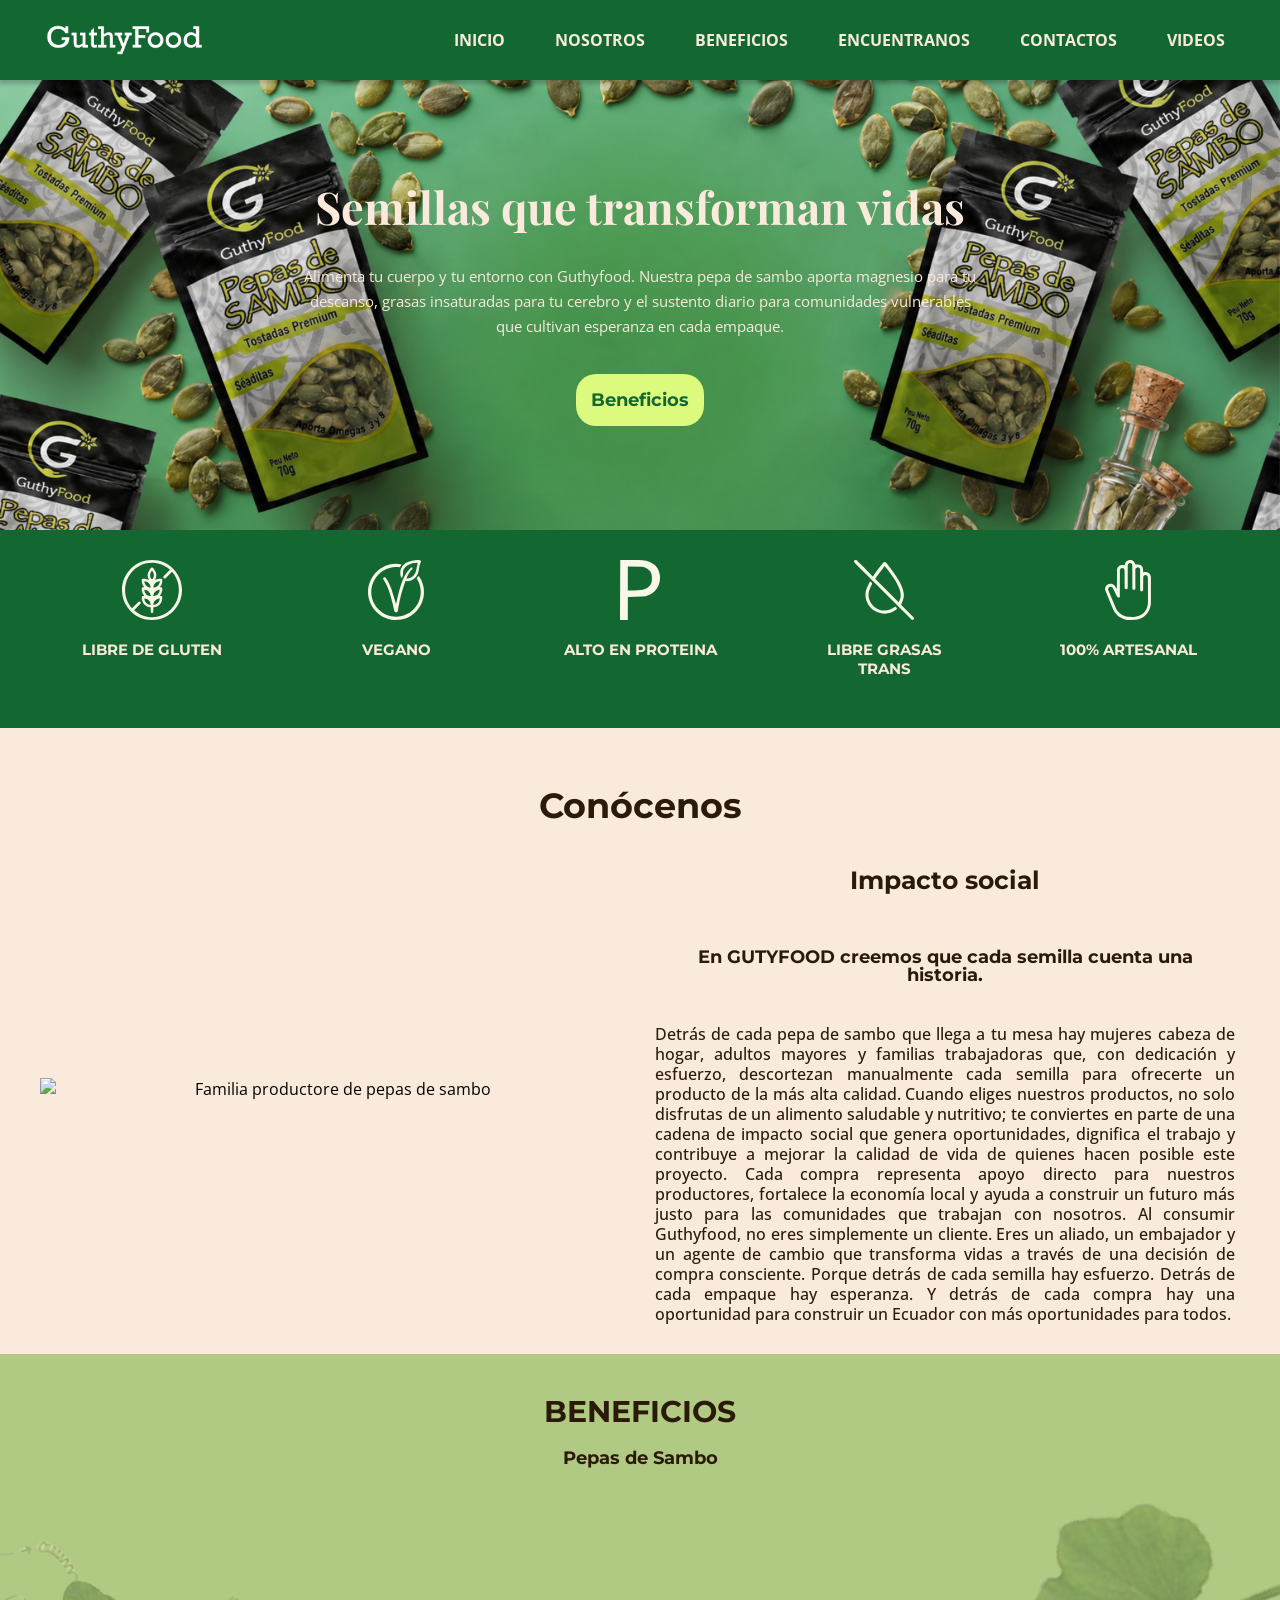
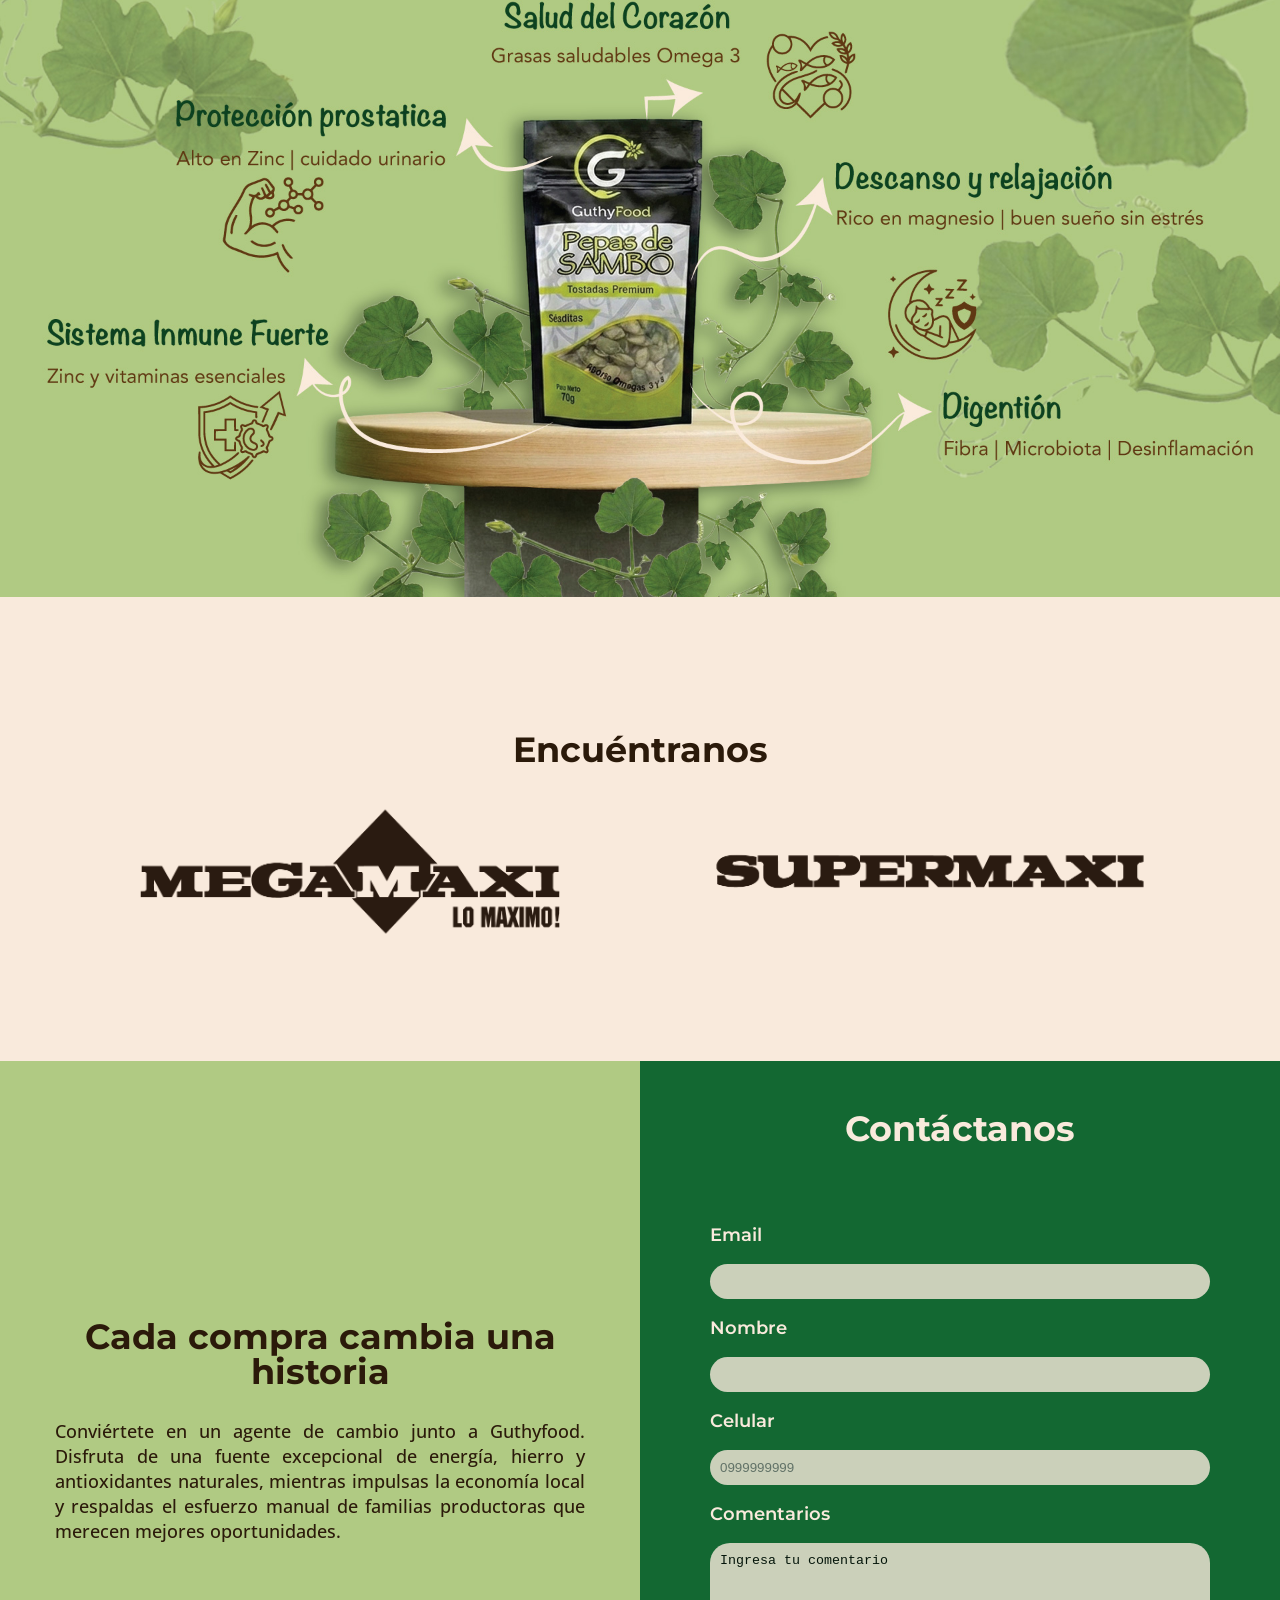
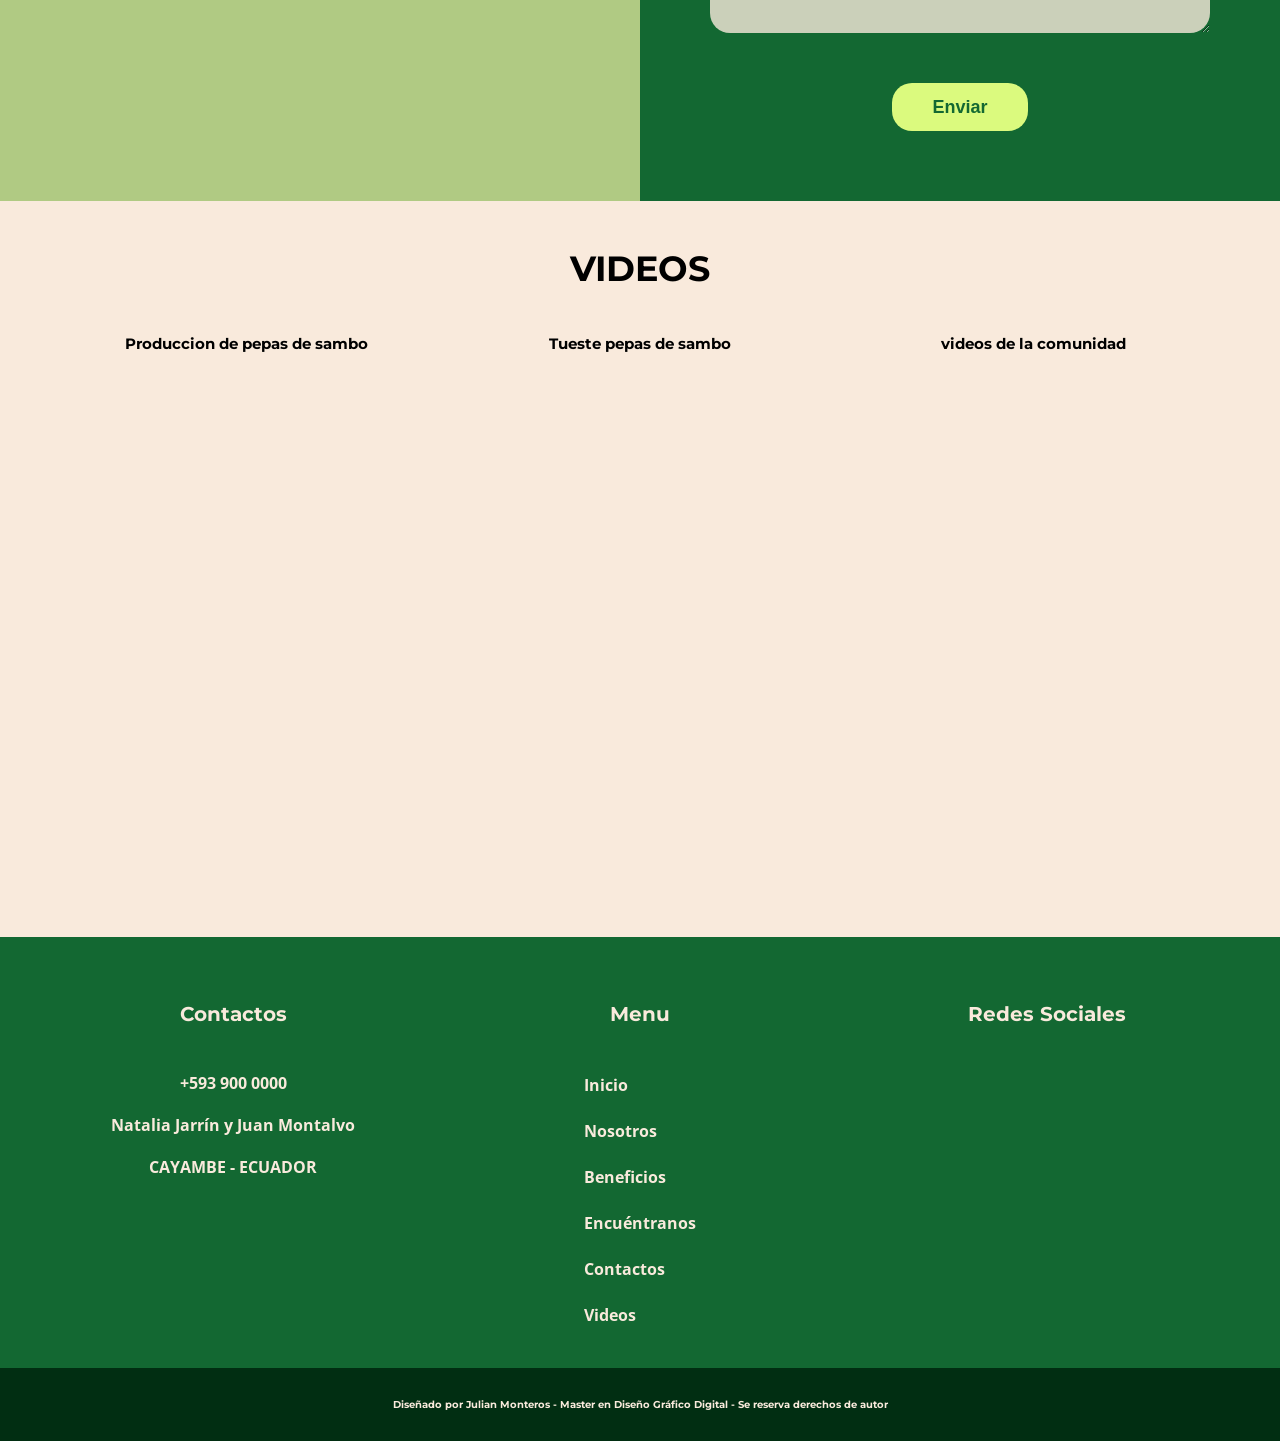
==== index.html @ 9a240bbb "final de cambios" ====
<!DOCTYPE html>
<html lang="es">

<head>
    <meta charset="UTF-8">
    <meta name="viewport" content="width=device-width, initial-scale=1.0">
    <title>Guthyfood | Pepas de Sambo Artesanales - Cayambe, Ecuador</title>
    <!-- Meta descripción: aparece en los resultados de Google -->
    <meta name="description"
        content="Guthyfood: pepas de sambo artesanales, veganas, libres de gluten y sin grasas trans, elaboradas por comunidades vulnerables en Cayambe, Ecuador. Compra consciente con impacto social.">
    <meta name="keywords"
        content="pepa de sambo, semillas veganas, Guthyfood, Cayambe, alimentos artesanales Ecuador, impacto social">
    <meta name="author" content="Julian Monteros">

    <!-- Open Graph: para que se vea bien al compartir en redes sociales -->
    <meta property="og:title" content="Guthyfood - Semillas que transforman vidas">
    <meta property="og:description" content="Pepas de sambo artesanales con impacto social en Cayambe, Ecuador.">
    <meta property="og:image" content="img/hero-mobil.jpg">
    <meta property="og:type" content="website">
    <meta property="og:locale" content="es_EC">

    <link rel="stylesheet" href="css/styles.css">

</head>

<body>

    <!-- inicio del HEADER Y MENU -->
    <header class="navbar">

        <div class="navbar--container container">
            <!-- logo de la pagina -->
            <a href="index.html">
                <img class="navbar--container-imagen" src="img/logo-gutyfood.png" alt="GUTYFOOD" width="200px"
                    height="60px">
            </a>
            <!-- fin del logo de la pagina -->

            <!-- inicio de menu -->
            <nav class="navbar--container-menu">
                <ul class="navbar--menu-list">
                    <li>
                        <a href="index.html">INICIO</a>
                    </li>

                    <li>
                        <a href="#nosotros">NOSOTROS</a>
                    </li>

                    <li>
                        <a href="#beneficios">BENEFICIOS</a>
                    </li>

                    <li>
                        <a href="#encuentranos">ENCUENTRANOS</a>
                    </li>

                    <li>
                        <a href="#contactos">CONTACTOS</a>
                    </li>

                    <li>
                        <a href="#videos">VIDEOS</a>
                    </li>

                </ul>

            </nav>

            <!-- BOTON -->
            <button class="boton-toggle" aria-label="Abrir Menú">
                <span></span>
                <span></span>
                <span></span>
            </button>
            <!-- FIN DE BOTON -->

            <!-- fin de menu -->
        </div>

    </header>

    <!-- fin del HEADER Y MENU  -->

    <!-- inicio del hero -->
    <section class="hero" id="hero">
        <div class="hero--texto">
            <h1>Semillas que transforman vidas</h1>
            <p>Alimenta tu cuerpo y tu entorno con Guthyfood. Nuestra pepa de sambo aporta magnesio para tu
                descanso, grasas insaturadas para tu cerebro y el sustento diario para comunidades vulnerables que
                cultivan esperanza en cada empaque.</p>
            <a href="#beneficios" class="btn--hero">Beneficios</a>
        </div>
    </section>
    <!-- fin del hero -->

    <!-- inicio iconos -->
    <section class="iconos">
        <div class="iconos--producto container">

            <div class="iconos--producto-card">
                <img src="img/LIBRE-GLUTEN.svg" alt="Libre de gluten" loading="lazy">
                <h3>LIBRE DE GLUTEN</h3>
            </div>

            <div class="iconos--producto-card">
                <img src="img/VEGANO.svg" alt="Vegano" loading="lazy">
                <h3>VEGANO</h3>
            </div>

            <div class="iconos--producto-card">
                <img src="img/PROTEINA.svg" alt="Proteina" loading="lazy">
                <h3>ALTO EN PROTEINA</h3>
            </div>

            <div class="iconos--producto-card">
                <img src="img/LIBRE-GRASAS.svg" alt="Sin grasas trans" loading="lazy">
                <h3>LIBRE GRASAS TRANS</h3>
            </div>

            <div class="iconos--producto-card">
                <img src="img/ARTESANAL.svg" alt="Artesanal" loading="lazy">
                <h3>100% ARTESANAL</h3>
            </div>

        </div>
    </section>
    <!-- fin de iconos -->

    <!-- INICIOS DE NOSOTROS -->
    <section class="nosotros container" id="nosotros">
        <h2>Conócenos</h2>

        <div class="nosotros--contenido">
            <img src="img/nosotros-GUTYFOOD.png" alt="Familia productore de pepas de sambo" loading="lazy">
            <div class="nosotros--texto">
                <h3>Impacto social</h3>
                <h4>En GUTYFOOD creemos que cada semilla cuenta una historia.</h4>
                <p>
                    Detrás de cada pepa de sambo que llega a tu mesa hay mujeres cabeza de hogar, adultos mayores y
                    familias trabajadoras que, con dedicación y esfuerzo, descortezan manualmente cada semilla para
                    ofrecerte un producto de la más alta calidad.
                    Cuando eliges nuestros productos, no solo disfrutas de un alimento saludable y nutritivo; te
                    conviertes en parte de una cadena de impacto social que genera oportunidades, dignifica el trabajo y
                    contribuye a mejorar la calidad de vida de quienes hacen posible este proyecto.
                    Cada compra representa apoyo directo para nuestros productores, fortalece la economía local y ayuda
                    a construir un futuro más justo para las comunidades que trabajan con nosotros.
                    Al consumir Guthyfood, no eres simplemente un cliente. Eres un aliado, un embajador y un agente de
                    cambio que transforma vidas a través de una decisión de compra consciente.
                    Porque detrás de cada semilla hay esfuerzo. Detrás de cada empaque hay esperanza. Y detrás de cada
                    compra hay una oportunidad para construir un Ecuador con más oportunidades para todos.
                </p>

            </div>

        </div>
    </section>
    <!-- FIN DE NOSTROS -->

    <!-- inicio de beneficios -->
    <section class="beneficios" id="beneficios">
        <div class="beneficios--contenido">
            <h3>BENEFICIOS</h3>
            <h2>Pepas de Sambo</h2>

            <div class="beneficios--img">
                <img src="img/infografia-producto-mobil.jpg" alt="INFOGRAFIA GUTYFOOD" loading="lazy"
                    class="beneficios--img1">

                <img src="img/infografia-producto.jpg" alt="INFOGRAFIA GUTYFOOD" loading="lazy"
                    class="beneficios--img2">
            </div>
        </div>
    </section>
    <!-- fin de beneficios -->

    <!-- inicio de encontrarnos -->
    <section class="encuentranos container" id="encuentranos">
        <h2>Encuéntranos</h2>

        <div class="encuentranos--logo">

            <div class="encuentranos--logo-img">
                <img src="img/MEGAMAXI.png" alt="logo supermaxi" loading="lazy">
            </div>

            <div class="encuentranos--logo-img">
                <img src="img/SUPERMAXI.png" alt="logo supermaxi" loading="lazy">
            </div>

        </div>
    </section>

    <!-- fin de encontrarnos -->

    <!-- inicio de formulario -->
    <section class="formulario" id="contactos">

        <div class="formulario--ladoA">
            <div class="formulario--ladoA-texto">
                <h2>
                    Cada compra cambia una historia
                </h2>
                <p>
                    Conviértete en un agente de cambio junto a Guthyfood.
                    Disfruta de una fuente excepcional de energía, hierro y antioxidantes naturales, mientras impulsas
                    la economía local y respaldas el esfuerzo manual de familias productoras que merecen mejores
                    oportunidades.
                </p>
            </div>
        </div>

        <div class="formulario--ladoB">
            <h2>Contáctanos</h2>

            <form action="enviar formulario" method="post" class="formulario--ladoB-fomr">
                <label for="email">Email</label>
                <input type="email" name="email" id="email" required>

                <label for="nombre">Nombre</label>
                <input type="text" name="nombre" id="nombre" required>

                <label for="celular">Celular</label>
                <input type="tel" name="celular" id="celular" required pattern="[0-9]{10}" placeholder="0999999999">

                <label for="comentarios">Comentarios</label>
                <textarea name="Comentarios" id="comentarios" rows="4">Ingresa tu comentario</textarea>

                <button type="submit" class="boton-form">Enviar</button>

            </form>
        </div>

    </section>
    <!-- fin de formulario -->

    <!-- inicio de videos -->
    <section class="videos" id="videos">
        <h2>VIDEOS</h2>
        <div class="videos--contenedor container">

            <div class="videos--contenedor-tarjeta">
                <h3>Produccion de pepas de sambo</h3>
                <iframe
                    src="https://www.facebook.com/plugins/video.php?height=314&href=https%3A%2F%2Fwww.facebook.com%2Fguthyfood%2Fvideos%2F1224994201020625%2F&show_text=false&width=560&t=0"
                    width="560" height="314" style="border:none;overflow:hidden" scrolling="no" frameborder="0"
                    allowfullscreen="true"
                    allow="autoplay; clipboard-write; encrypted-media; picture-in-picture; web-share"
                    allowFullScreen="true" loading="lazy"></iframe>
            </div>

            <div class="videos--contenedor-tarjeta">
                <h3>Tueste pepas de sambo</h3>
                <iframe
                    src="https://www.facebook.com/plugins/video.php?height=476&href=https%3A%2F%2Fwww.facebook.com%2Freel%2F1809427263308139%2F&show_text=false&width=267&t=0"
                    width="267" height="476" style="border:none;overflow:hidden" scrolling="no" frameborder="0"
                    allowfullscreen="true"
                    allow="autoplay; clipboard-write; encrypted-media; picture-in-picture; web-share"
                    allowFullScreen="true" loading="lazy"></iframe>
            </div>

            <div class="videos--contenedor-tarjeta">
                <h3>videos de la comunidad</h3>
                <iframe
                    src="https://www.facebook.com/plugins/video.php?height=476&href=https%3A%2F%2Fwww.facebook.com%2Freel%2F1470218891117006%2F&show_text=false&width=267&t=0"
                    width="267" height="476" style="border:none;overflow:hidden" scrolling="no" frameborder="0"
                    allowfullscreen="true"
                    allow="autoplay; clipboard-write; encrypted-media; picture-in-picture; web-share"
                    allowFullScreen="true" loading="lazy"></iframe>
            </div>

        </div>

    </section>
    <!-- fin de videos -->

    <!-- inicio footer -->
    <footer class="footer">

        <div class="footer--contenedor container">

            <div class="footer--contenedor-contactos">
                <h2>Contactos</h2>
                <p>+593 900 0000</p>
                <p> Natalia Jarrín y Juan Montalvo</p>
                <p>CAYAMBE - ECUADOR</p>
            </div>

            <div class="footer--contenedor-contactos">
                <h2>Menu</h2>
                <ul class="footer--contenedor-contactos-menu">
                    <li><a href="#hero">Inicio</a></li>
                    <li><a href="#nosotros">Nosotros</a></li>
                    <li><a href="#beneficios">Beneficios</a></li>
                    <li><a href="#encuentranos">Encuéntranos</a></li>
                    <li><a href="#contactos">Contactos</a></li>
                    <li><a href="#videos">Videos</a></li>
                </ul>
            </div>

            <div class="footer--contenedor-contactos">
                <h2>Redes Sociales</h2>
                <img src="#" alt="" loading="lazy">
                <img src="#" alt="" loading="lazy">
            </div>

        </div>
    </footer>

    <!-- fin de footer -->
    <!-- autor -->
    <section class="footer--autor">
        <h4>Diseñado por Julian Monteros -
            Master en Diseño Gráfico Digital -
            Se reserva derechos de autor
        </h4>
    </section>
    <!-- fin autor -->

    <!-- querys -->
    <script src="js/script.js"></script>
</body>


</html>
---- css/styles.css ----
/* tipografia */
@import url('https://fonts.googleapis.com/css2?family=Playfair+Display:ital,wght@0,400..900;1,400..900&display=swap');

@import url('https://fonts.googleapis.com/css2?family=Montserrat:ital,wght@0,100..900;1,100..900&display=swap');

@import url('https://fonts.googleapis.com/css2?family=Open+Sans:ital,wght@0,300..800;1,300..800&display=swap');

/* variables */
:root {
  /* colores */
  --colorbase: #f9eadc;
  --colorverde1: #136832;
  --colorverde2: #b0ca83;
  --colorcafe1: #2b1a0a;
  --colorboton: #dbfa7e;
  --colorautor: #012e12;
  /* Textos */
  --titulos: 'Playfair Display', serif;
  --subtitulos: 'Montserrat', sans-serif;
  --textos: 'Open Sans', sans-serif;
}

/* GLOBALES */
*,
*::before,
*::after {
  box-sizing: border-box;
  margin: 0;
  padding: 0;
}

html {
  background-color: var(--colorbase);
  font-size: 62.5%;
  font-family: var(--textos);
}
body {
  font-size: 1.6rem;
  font-family: var();
}
a {
  text-decoration: none;
}
li {
  list-style: none;
}

img {
  max-width: 100%; /* Nunca serÃ¡ mÃ¡s ancha que su padre */
  display: block; /* Quita un pequeÃ±o espacio extra que dejan las imÃ¡genes abajo */
  height: auto; /* Mantiene la proporciÃ³n para que no se vea estirada */
}
h1 {
  font-family: var(--titulos);
  font-size: 3.5rem;
}

h2,
h3,
h4 {
  font-family: var(--subtitulos);
}
p {
  font-family: var(--textos);
}
.container {
  width: 95%;
  max-width: 1200px;
  margin: 0 auto;
}

/* inicio del HEADER Y MENU */
.navbar {
  background-color: var(--colorverde1);
  position: sticky;
  top: 0;
  left: 0;
  height: 8rem;
  z-index: 100;
  box-shadow: 0 3px 4px 1px rgba(0, 0, 0, 0.2);
}
.navbar--container {
  display: flex;
  flex-wrap: wrap;
  justify-content: space-between;
  align-items: center;
  height: 100%;
}
.navbar--container-imagen {
  height: 5rem;
  width: auto;
}

.navbar--menu-list {
  display: flex;
  gap: 2rem;
}
.navbar--menu-list li a {
  color: var(--colorbase);
  padding: 1.5rem;
  display: block;
  height: 100%;
  background: transparent;
  font-weight: bold;
}

.navbar--menu-list li a:hover {
  background-color: var(--colorboton);
  color: var(--colorverde1);
  transition: 0.4s;
  border-radius: 3rem;
}

/* inicio estilos boton menu */
.boton-toggle {
  display: none;
  flex-direction: column;
  gap: 5px;
  background: none;
  border: none;
  cursor: pointer;
}
.boton-toggle span {
  background-color: var(--colorbase);
  width: 25px;
  height: 3px;
}
/* fin estilos boton */
@media (max-width: 60rem) {
  .boton-toggle {
    display: flex;
  }
  .navbar--container-menu {
    position: fixed;
    background-color: var(--colorverde1);
    top: 8rem;
    height: 100vh;
    width: 100%;
    left: 0;
    transform: translateX(100%);
    transition:
      transform 0.5s ease-in-out opacity 0.3s,
      visibility 0.3s;
    z-index: 1001;
    visibility: hidden;
    opacity: 0;
  }
  /* clase de activacion menu*/
  .navbar--container-menu.active {
    transform: translateX(0);
    visibility: visible;
    opacity: 1;
    z-index: 101;
  }
  /* clase de activacion menu*/

  .navbar--menu-list {
    display: flex;
    flex-direction: column;
    gap: 2rem;
    text-align: center;
  }
}
/* queris de menu */
/* fin queris de menu */ /* fin del HEADER Y MENU */

/* MENU HERO */
.hero {
  background-image: url(../img/hero-mobil.jpg);
  background-size: cover;
  background-position: center;
  background-repeat: no-repeat;
  width: 100%;
  height: 76.5rem;
  display: flex;
  flex-direction: column;
  justify-content: center;
  align-items: center;
  overflow: hidden;
}
.hero--texto {
  display: flex;
  flex-direction: column;
  justify-content: center;
  align-items: center;
  text-align: center;
  gap: 1.5rem;
  line-height: 2.2rem;
  padding: 6rem;
}
.hero--texto h1 {
  font-size: 3.5rem;
  font-weight: bold;
  color: var(--colorbase);
  line-height: 4.5rem;
  margin-bottom: 2rem;
}
.hero--texto p {
  color: var(--colorbase);
  font-size: 1.8rem;
  line-height: 2.5rem;
  margin-bottom: 2rem;
}
.btn--hero {
  background-color: var(--colorboton);
  color: var(--colorverde1);
  font-family: var(--subtitulos);
  padding: 1.5rem;
  border-radius: 2rem;
  font-weight: bold;
  font-size: 1.8rem;
  cursor: pointer;
}

.btn--hero:hover {
  background-color: var(--colorbase);
  color: var(--colorcafe1);
  transition: 0.5s;
  font-size: 1.9rem;
}
/* versiones tablet */
@media (min-width: 37.5rem) {
  .hero {
    width: 100%;
    height: 92rem;
  }

  .hero--texto {
    padding: 15rem;
  }
}
/* versiones laptop 1024 */
@media (min-width: 64rem) {
  .hero {
    background-image: url(../img/hero-sambo.jpg);
    width: 100%;
    height: 45rem;
  }

  .hero--texto {
    padding: 30rem;
  }
  .hero--texto h1 {
    font-size: 4.5rem;
  }
  .hero--texto p {
    font-size: 1.5rem;
  }
}
/* versiones laptop 1440 */
@media (min-width: 90rem) {
  .hero {
    width: 100%;
    height: 70rem;
  }
  .hero--texto h1 {
    font-size: 5.5rem;
    line-height: 5.5rem;
  }
  .hero--texto p {
    font-size: 2rem;
  }
  .hero--texto {
    padding: 60rem;
  }
}
/* FIN MENU HERO */

/* estilos de iconos */
.iconos {
  text-align: center;
  background-color: var(--colorverde1);
  padding: 2rem 0;
  margin: 0 auto;
}
.iconos--producto {
  display: flex;
  flex-direction: column;
  gap: 2rem;
  justify-content: center;
  align-items: center;
}
.iconos--producto-card {
  width: 100%;
  padding: 1rem;
}
.iconos--producto-card img {
  filter: brightness(0) invert(99%) sepia(21%) saturate(464%) hue-rotate(328deg)
    brightness(101%) contrast(95%);
  height: 90px;
  width: auto;
  margin: 0 auto;
}
.iconos--producto-card h3 {
  padding: 2rem;
  color: var(--colorbase);
}

@media (min-width: 37.5rem) {
  .iconos--producto {
    display: grid;
    grid-template-columns: repeat(5, 1fr);
    gap: 1;
    align-items: start;
  }
  .iconos--producto-card img {
    height: 6rem;
    width: 6rem;
    object-fit: contain;
  }
  .iconos--producto-card h3 {
    font-size: 1.5rem;
  }
}
/* estilos de iconos */

/* seccion nosotros */
.nosotros {
  text-align: center;
  margin-bottom: 3rem;
  margin-top: 3rem;
}
.container h2 {
  font-size: 3.5rem;
  font-weight: bold;
  color: var(--colorcafe1);
  line-height: 3.5rem;
  padding: 3rem;
}
.nosotros--contenido {
  display: flex;
  gap: 2rem;
  align-items: center;
  justify-content: center;
  flex-wrap: wrap;
}
.nosotros--contenido img {
  width: 100%;
  object-fit: cover;
  margin: 0 auto;
}
.nosotros--texto {
  display: flex;
  flex-direction: column;
  justify-content: center;
  align-items: center;
  gap: 3rem;
}
.nosotros--texto h3 {
  font-size: 2.5rem;
  font-weight: bold;
  color: var(--colorcafe1);
  line-height: 2.5rem;
  padding: 1.5rem;
}
.nosotros--texto h4 {
  font-size: 1.8rem;
  font-weight: bold;
  color: var(--colorcafe1);
  line-height: 1.8rem;
  padding: 1rem;
}
.nosotros--texto p {
  font-size: 1.5rem;
  font-weight: 500;
  color: var(--colorcafe1);
  line-height: 1.8rem;
  text-align: justify;
  padding: 0 0.5rem;
}

@media (min-width: 37.5rem) {
  .nosotros--contenido {
    display: grid;
    grid-template-columns: repeat(2, 1fr);
  }
  .nosotros--texto p {
    font-size: 1.6rem;
    line-height: 2rem;
  }
}
/* seccion nosotros */

/* seccion beneficios */
.beneficios {
  background-color: var(--colorverde2);
}
.beneficios--contenido {
  display: flex;
  flex-direction: column;
  align-items: center;
  justify-content: center;
}
.beneficios--contenido h3 {
  font-size: 3rem;
  font-weight: bold;
  color: var(--colorcafe1);
  line-height: 2.5rem;
  padding: 1.5rem;
  margin-top: 3rem;
}
.beneficios--contenido h2 {
  font-size: 1.8rem;
  font-weight: bold;
  color: var(--colorcafe1);
  line-height: 1.8rem;
  padding: 1rem;
}
.beneficios--img {
  width: 100%;
  margin: 0 auto;
  object-fit: cover;
  display: flex;
  flex-direction: column;
  justify-content: center;
  align-items: center;
  gap: 2rem;
}
.beneficios--img2 {
  display: none;
}
@media (min-width: 64rem) {
  .beneficios--img1 {
    display: none;
  }
  .beneficios--img2 {
    display: block;
    margin: 0 auto;
    object-fit: cover;
    width: 100%;
  }
}
/* fin seccion beneficios */

/* encusntrasnos */
.encuentranos {
  margin-top: 1rem;
  margin-bottom: 5rem;
  padding: 3rem;
}
.encuentranos h2 {
  margin-top: 3rem;
  font-size: 3.5rem;
  font-weight: bold;
  color: var(--colorcafe1);
  line-height: 2.5rem;
  text-align: center;
}
.encuentranos--logo {
  display: flex;
  flex-wrap: wrap;
  gap: 2rem;
}
.encuentranos--logo-img {
  width: 90%;
  object-fit: cover;
  margin: 0 auto;
}
@media (min-width: 37.5rem) {
  .encuentranos {
    margin-top: 5rem;
    margin-bottom: 8rem;
  }
  .encuentranos--logo {
    display: grid;
    grid-template-columns: repeat(2, 1fr);
    gap: 1;
    align-items: start;
    justify-content: baseline;
  }
  .encuentranos--logo-img {
    width: 80%;
  }
}

/* fin de encuentranos */

/* formualrio y contactos */
.formulario {
  display: flex;
  flex-wrap: wrap;
  flex-direction: column;
  justify-content: center;
  align-items: center;
}
.formulario--ladoA {
  background-color: var(--colorverde2);
}
.formulario--ladoA-texto {
  padding: 3rem;
}
.formulario--ladoA-texto h2 {
  margin-top: 3rem;
  font-size: 3.5rem;
  font-weight: bold;
  color: var(--colorcafe1);
  line-height: 3.5rem;
  text-align: center;
}
.formulario--ladoA-texto p {
  font-size: 1.8rem;
  font-weight: 500;
  color: var(--colorcafe1);
  line-height: 2.5rem;
  text-align: justify;
  padding: 0 0.5rem;
  margin-top: 3rem;
  margin-bottom: 3rem;
}

.formulario--ladoB {
  background-color: var(--colorverde1);
  width: 100%;
}

.formulario--ladoB h2 {
  margin-top: 3rem;
  font-size: 3.5rem;
  font-weight: bold;
  color: var(--colorbase);
  line-height: 3.5rem;
  text-align: center;
  margin-bottom: 3rem;
}
.formulario--ladoB-fomr {
  padding: 5rem;
  display: flex;
  flex-direction: column;
  gap: 2rem;
  justify-content: center;
}
.formulario--ladoB-fomr label {
  color: var(--colorbase);
  font-weight: 600;
  font-size: 1.8rem;
  line-height: 1.8rem;
  font-family: var(--subtitulos);
}
.formulario--ladoB-fomr input {
  display: block;
  border: none;
  border-radius: 2rem;
  background: var(--colorbase);
  opacity: 0.8;
  height: 3.5rem;
  margin: 0 auto;
  width: 100%;
  padding: 1rem;
}
.formulario--ladoB-fomr textarea {
  display: block;
  border: none;
  border-radius: 2rem;
  background: var(--colorbase);
  opacity: 0.8;
  height: 3.5rem;
  margin: 0 auto;
  width: 100%;
  padding: 1rem;
  height: 9rem;
  margin-bottom: 3rem;
}
.boton-form {
  display: block;
  border: none;
  border-radius: 2rem;
  width: auto;
  background-color: #dbfa7e;
  color: #136832;
  padding: 1.5rem 4rem;
  font-size: 1.8rem;
  line-height: 1.8rem;
  font-weight: bold;
  cursor: pointer;
  margin: 0 auto;
}
.boton-form:hover {
  color: #2b1a0a;
  background-color: #f9eadc;
  transition: 0.5s;
  font-size: 1.9rem;
}
@media (min-width: 37.5rem) {
  .formulario {
    display: grid;
    grid-template-columns: repeat(2, 1fr);
  }
  .formulario--ladoA {
    height: 100%;
    display: flex;
    justify-content: center;
    align-items: center;
    padding: 2rem;
  }
  .formulario--ladoA-texto {
    display: flex;
    flex-direction: column;
    justify-content: center;
    align-items: center;
  }
  .formulario--ladoB {
    padding: 2rem;
    height: 100%;
  }
}
/* fin formulario y contactos */

/* inicio de seccion videos */
.videos {
  margin-top: 5rem;
  margin-bottom: 5rem;
}
.videos h2 {
  font-size: 3.5rem;
  font-weight: bold;
  color: var(--colorcafe1e);
  line-height: 3.5rem;
  text-align: center;
}
.videos--contenedor {
  display: flex;
  flex-direction: column;
  gap: 3rem;
  align-items: center;
  justify-content: center;
  padding: 2rem;
  width: 100%;
}
@media (min-width: 37.5rem) {
  .videos--contenedor {
    display: grid;
    grid-template-columns: repeat(3, 1fr);
    align-items: start;
    gap: 2rem;
  }
}
.videos--contenedor-tarjeta {
  display: flex;
  flex-direction: column;
  justify-content: start;
  align-items: center;
  width: 100%;
}
.videos--contenedor-tarjeta h3 {
  font-size: 1.5rem;
  font-weight: bold;
  color: var(--colorcafe1e);
  line-height: 1.5rem;
  text-align: center;
  padding: 3rem;
  margin-bottom: 1rem;
}

.videos--contenedor-tarjeta iframe {
  width: 100%;
}
/* fin seccions de videos */

/* INICIO FOOTER */
.footer {
  background-color: var(--colorverde1);
  display: flex;
  flex-direction: column;
  align-items: center;
  justify-content: center;
  margin-top: 2rem;
}
.footer--contenedor {
  display: flex;
  flex-direction: column;
  align-items: center;
  justify-content: center;
  gap: 2rem;
  margin-top: 3rem;
  margin-bottom: 3rem;
}
.footer--contenedor-contactos {
  display: flex;
  flex-direction: column;
  align-items: center;
  justify-content: center;
}
.footer--contenedor-contactos h2 {
  font-weight: bold;
  color: var(--colorbase);
  line-height: 3.5rem;
  text-align: center;
  font-size: 2rem;
}
.footer--contenedor-contactos p {
  color: var(--colorbase);
  font-weight: bold;
  padding: 1rem;
  text-align: left;
}
.footer--contenedor-contactos ul li {
  padding: 1.2rem;
}

.footer--contenedor-contactos ul li a {
  color: var(--colorbase);
  font-weight: bold;
  padding: 1rem;
  text-align: left;
  margin-top: 3rem;
  cursor: pointer;
}
.footer--contenedor-contactos ul li a:hover {
  color: var(--colorautor);
  background-color: var(--colorboton);
  border-radius: 2rem;
  transition: 0.5s;
}
@media (min-width: 37.5rem) {
  .footer--contenedor {
    display: grid;
    grid-template-columns: repeat(3, 1fr);
    align-items: start;
    justify-content: left;
  }
}
.footer--autor {
  text-align: center;
  color: var(--colorbase);
  background-color: var(--colorautor);
  padding: 3rem;
  font-weight: 500;
  font-size: 1rem;
}
/* FIN DEL FOOTER */
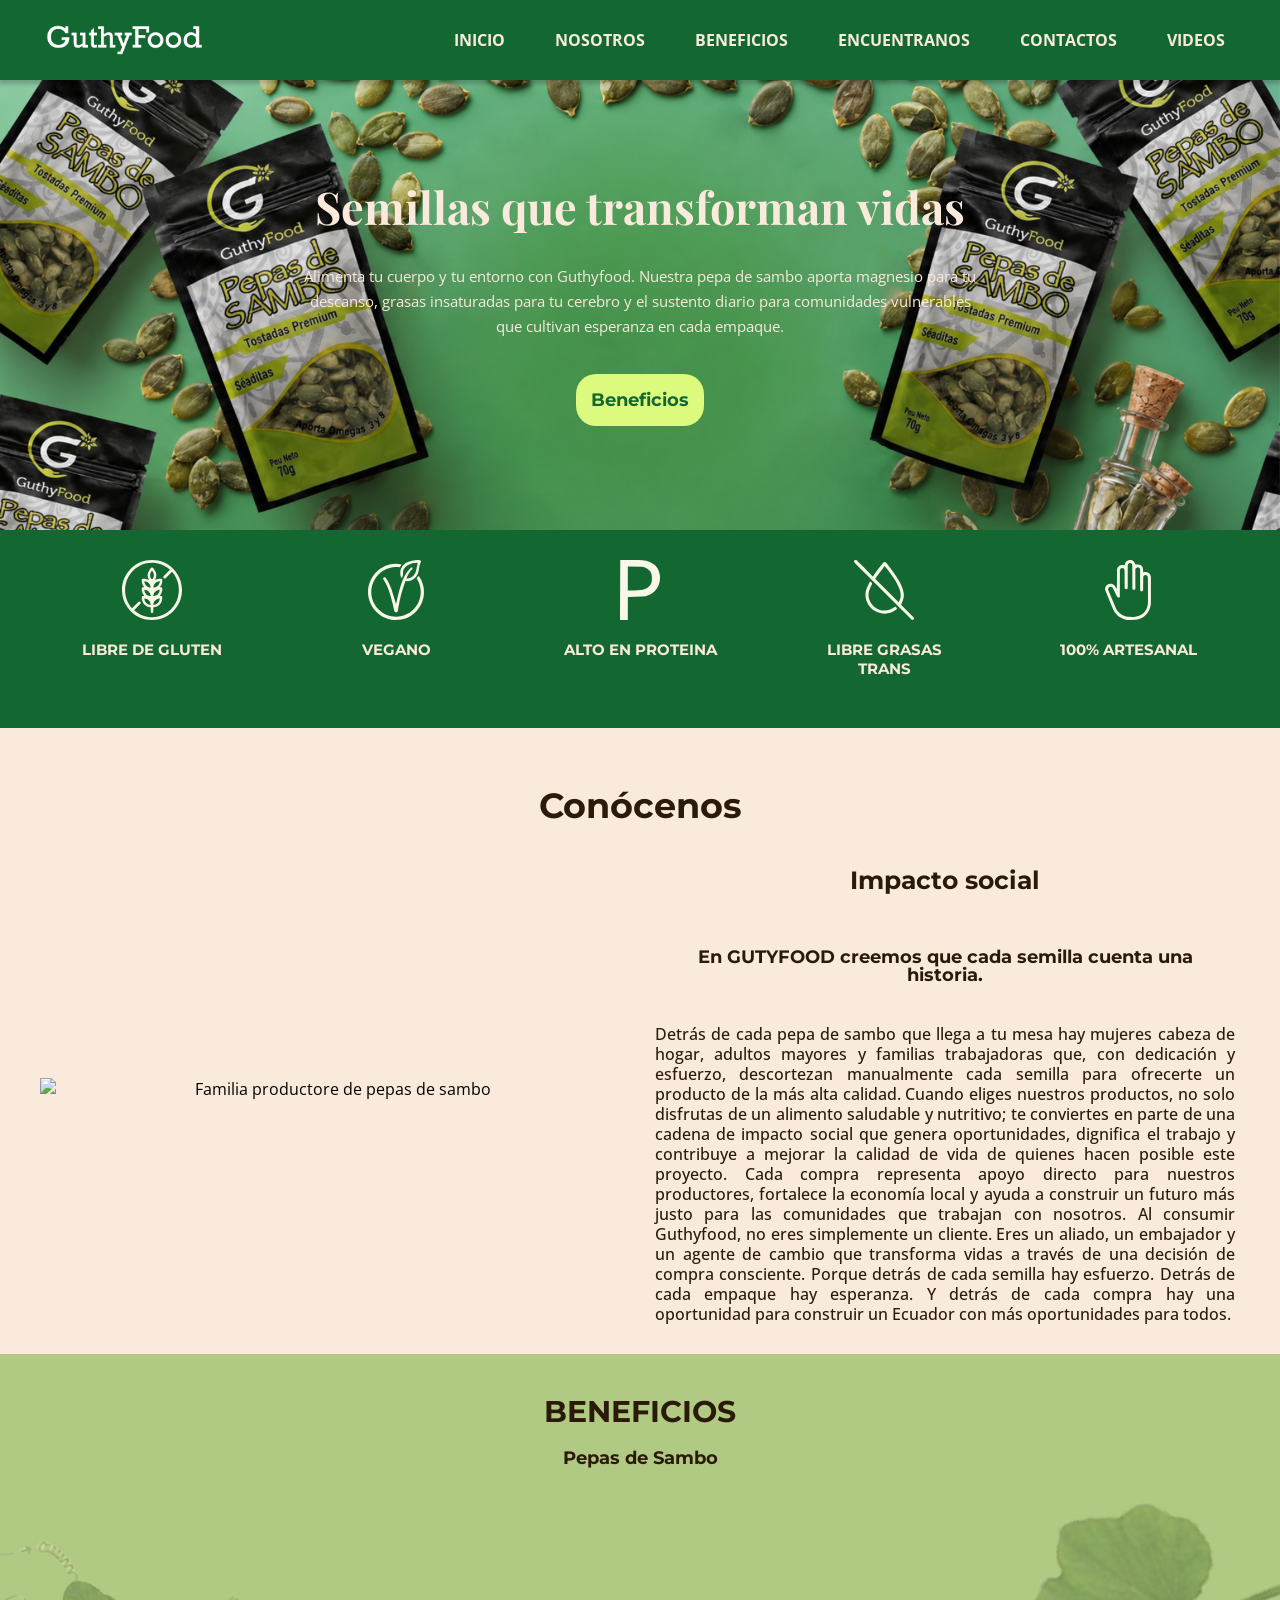
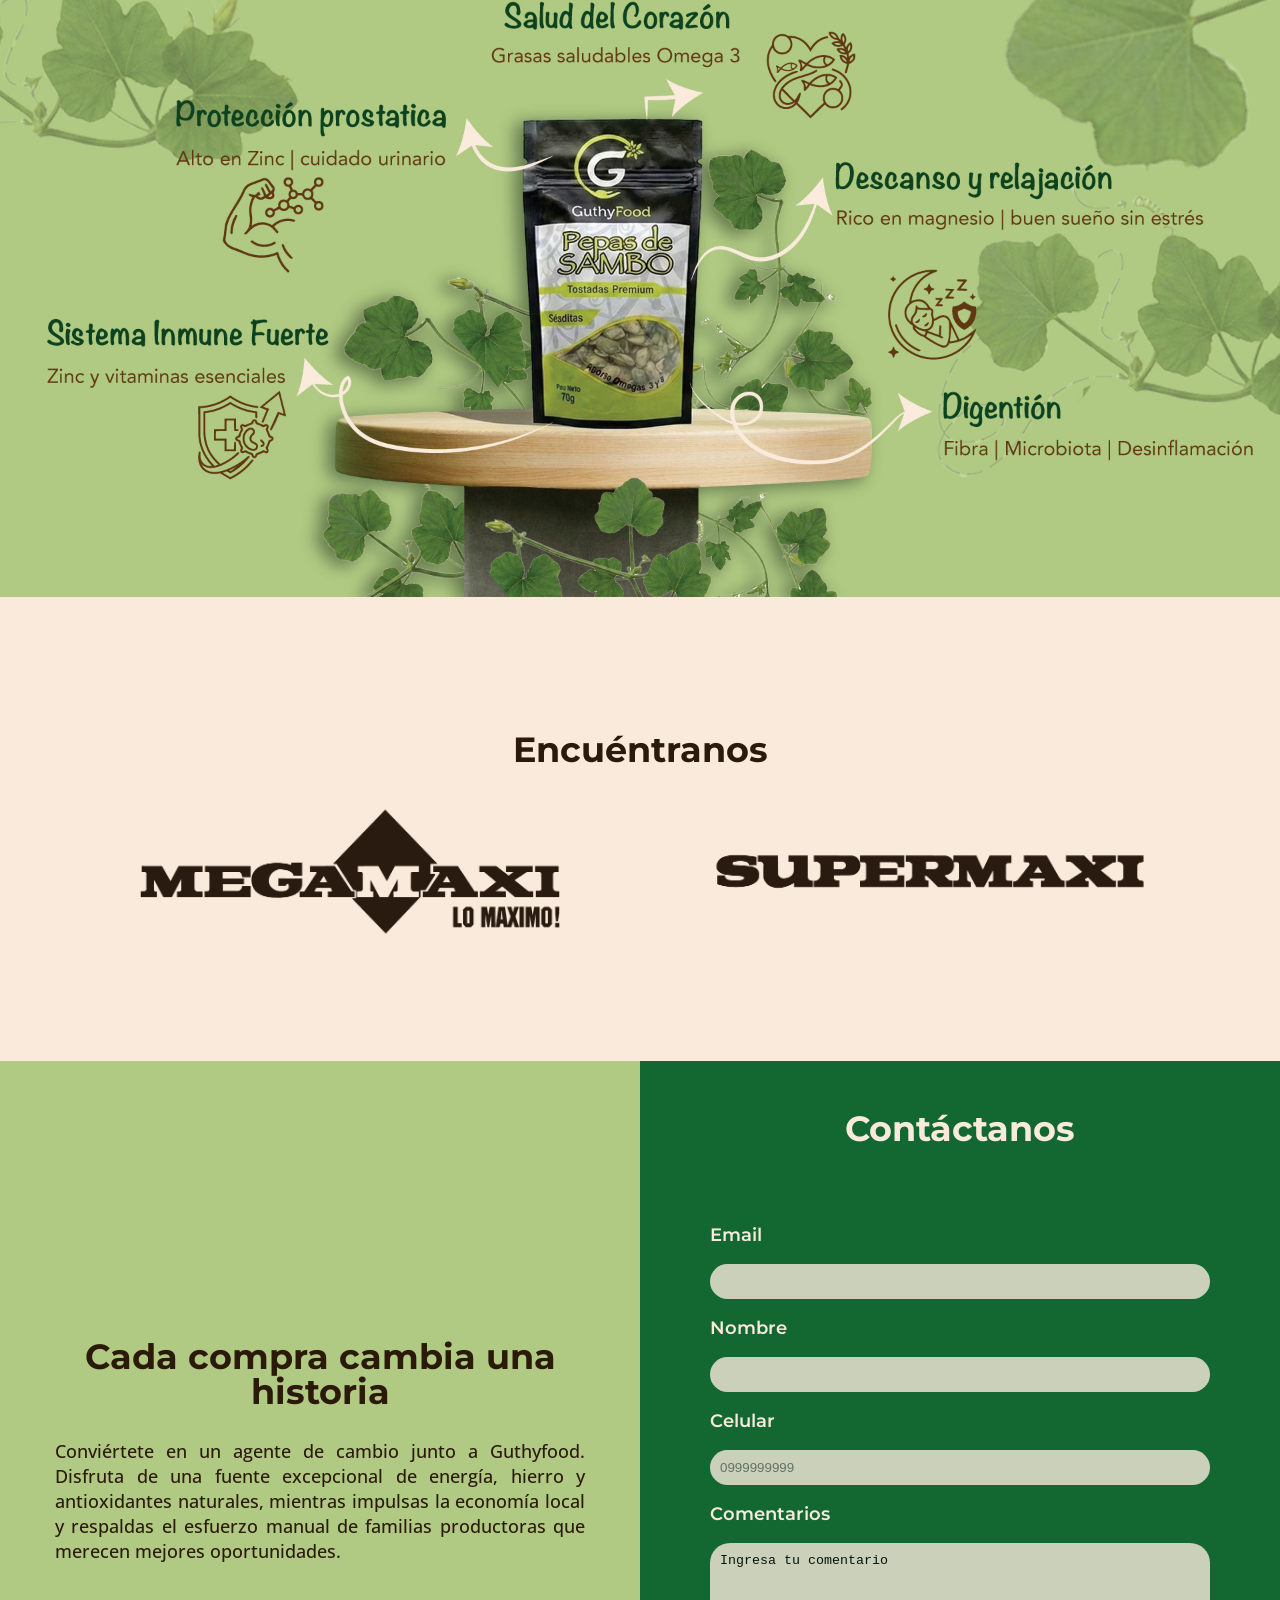
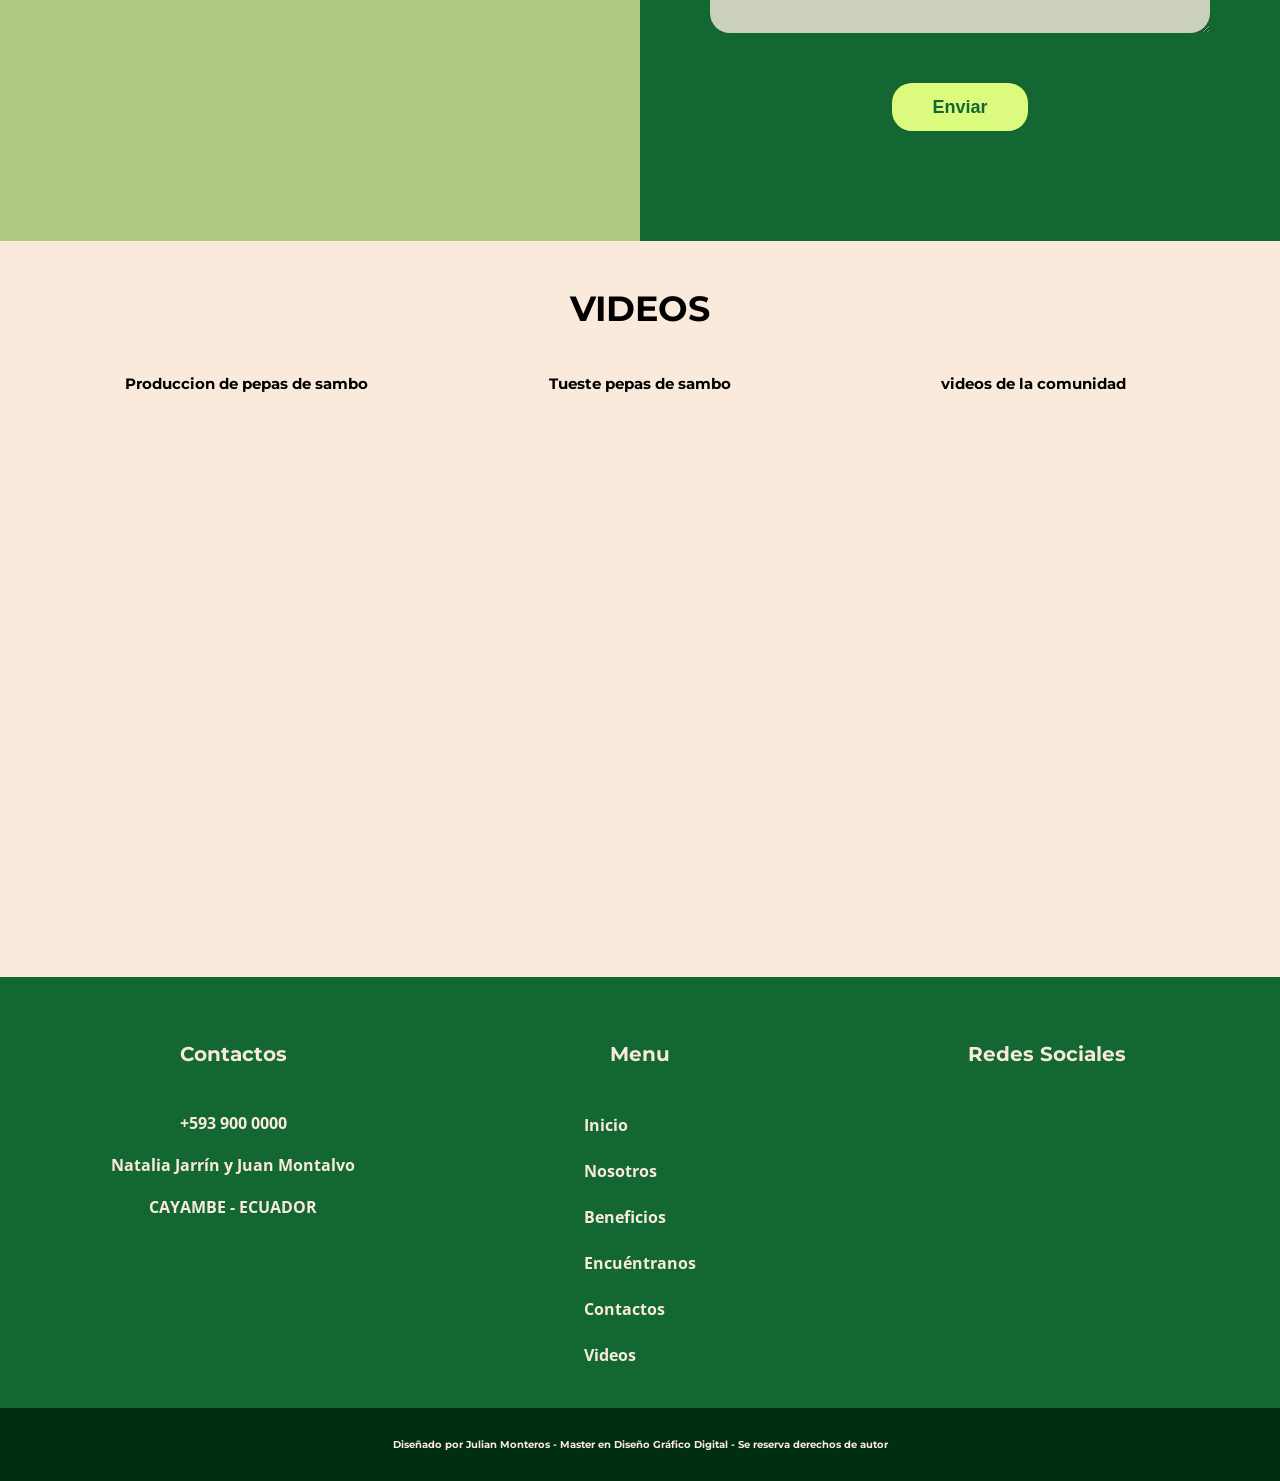
==== commit 7df97357: "finalizado-falta iconos de redes y linquearlos" ====
--- a/index.html
+++ b/index.html
@@ -213,7 +213,7 @@
         <div class="formulario--ladoB">
             <h2>Contáctanos</h2>
 
-            <form action="enviar formulario" method="post" class="formulario--ladoB-fomr">
+            <form action="enviar.php" method="post" class="formulario--ladoB-fomr" id="form-contacto">
                 <label for="email">Email</label>
                 <input type="email" name="email" id="email" required>
 
@@ -224,10 +224,12 @@
                 <input type="tel" name="celular" id="celular" required pattern="[0-9]{10}" placeholder="0999999999">
 
                 <label for="comentarios">Comentarios</label>
-                <textarea name="Comentarios" id="comentarios" rows="4">Ingresa tu comentario</textarea>
+                <textarea name="comentarios" id="comentarios" rows="4">Ingresa tu comentario</textarea>
 
                 <button type="submit" class="boton-form">Enviar</button>
-
+                <!-- NUEVO: Contenedor para mostrar mensajes de éxito/error -->
+                <div id="form-respuesta"
+                    style="margin-top: 2rem; font-size: 1.6rem; text-align: center; font-weight: bold;"></div>
             </form>
         </div>
 
@@ -319,6 +321,7 @@
 
     <!-- querys -->
     <script src="js/script.js"></script>
+    <script src="js/formulario.js"></script>
 </body>
 
 
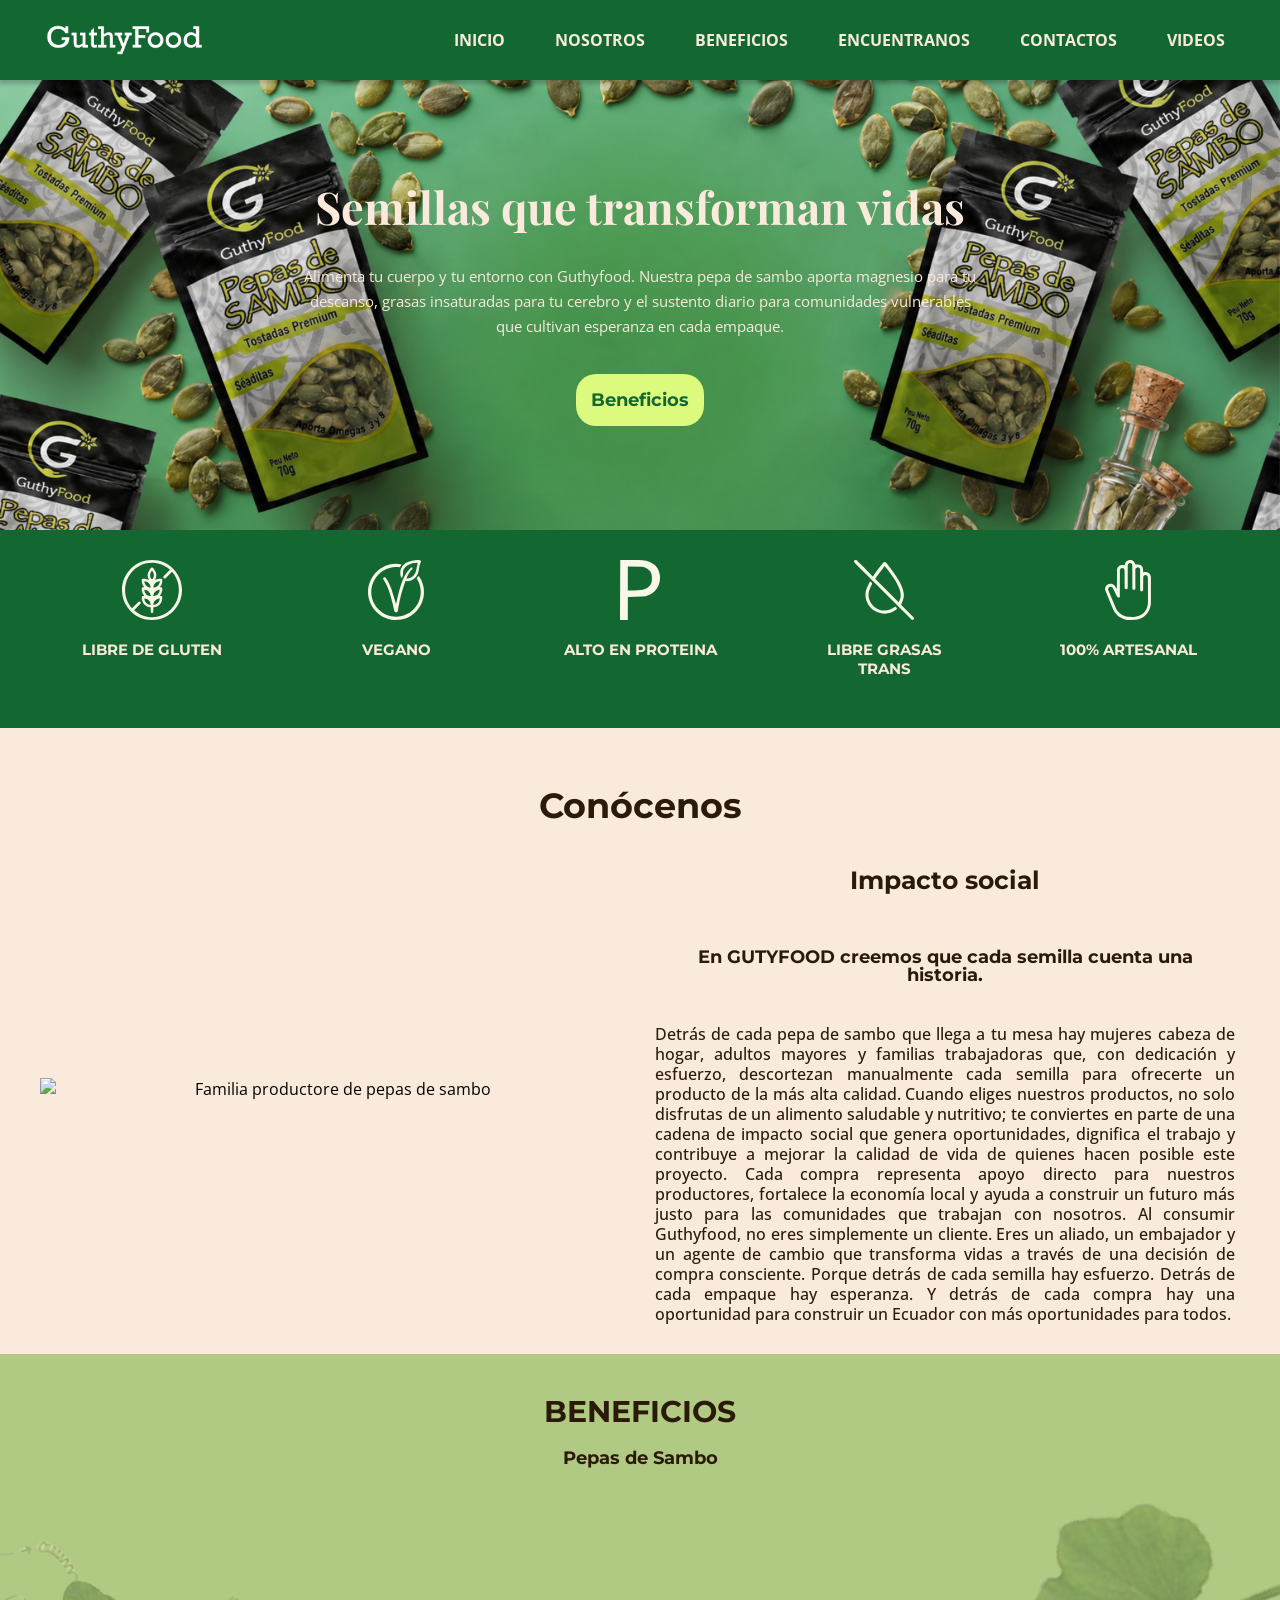
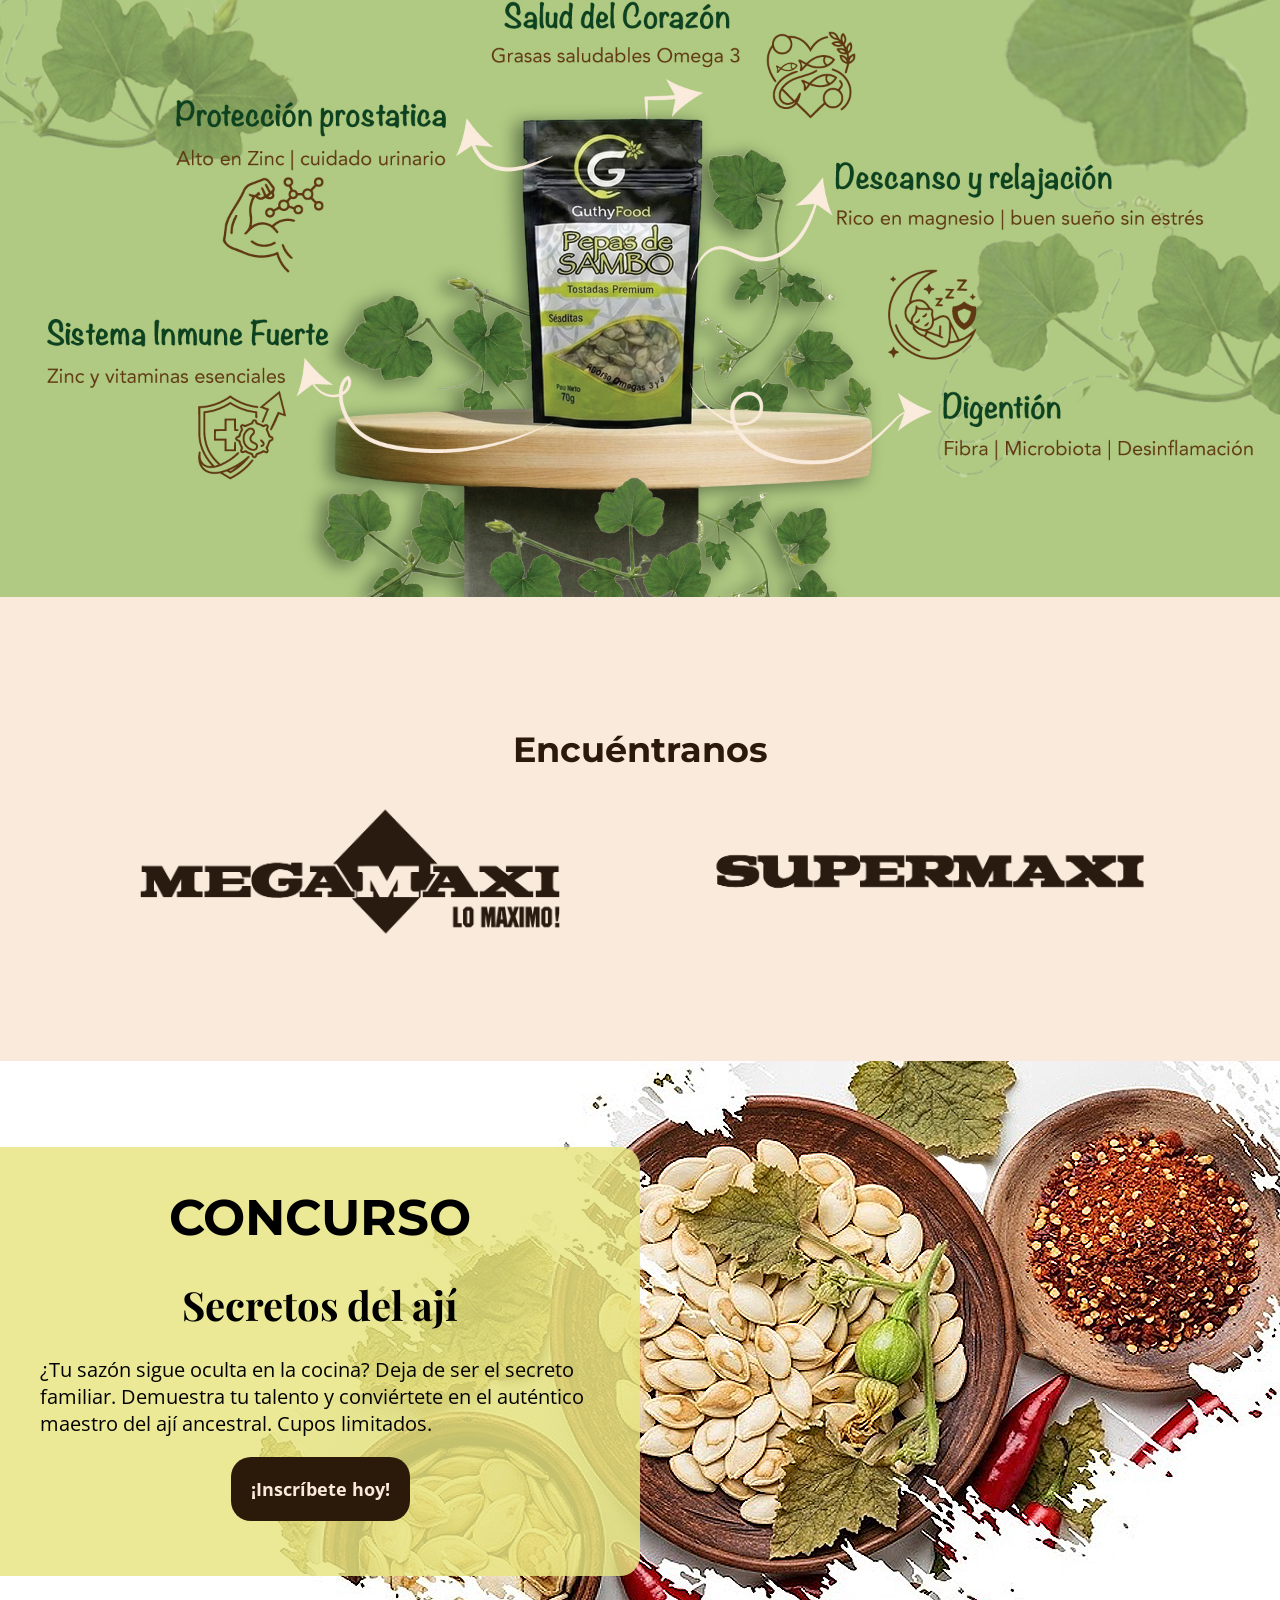
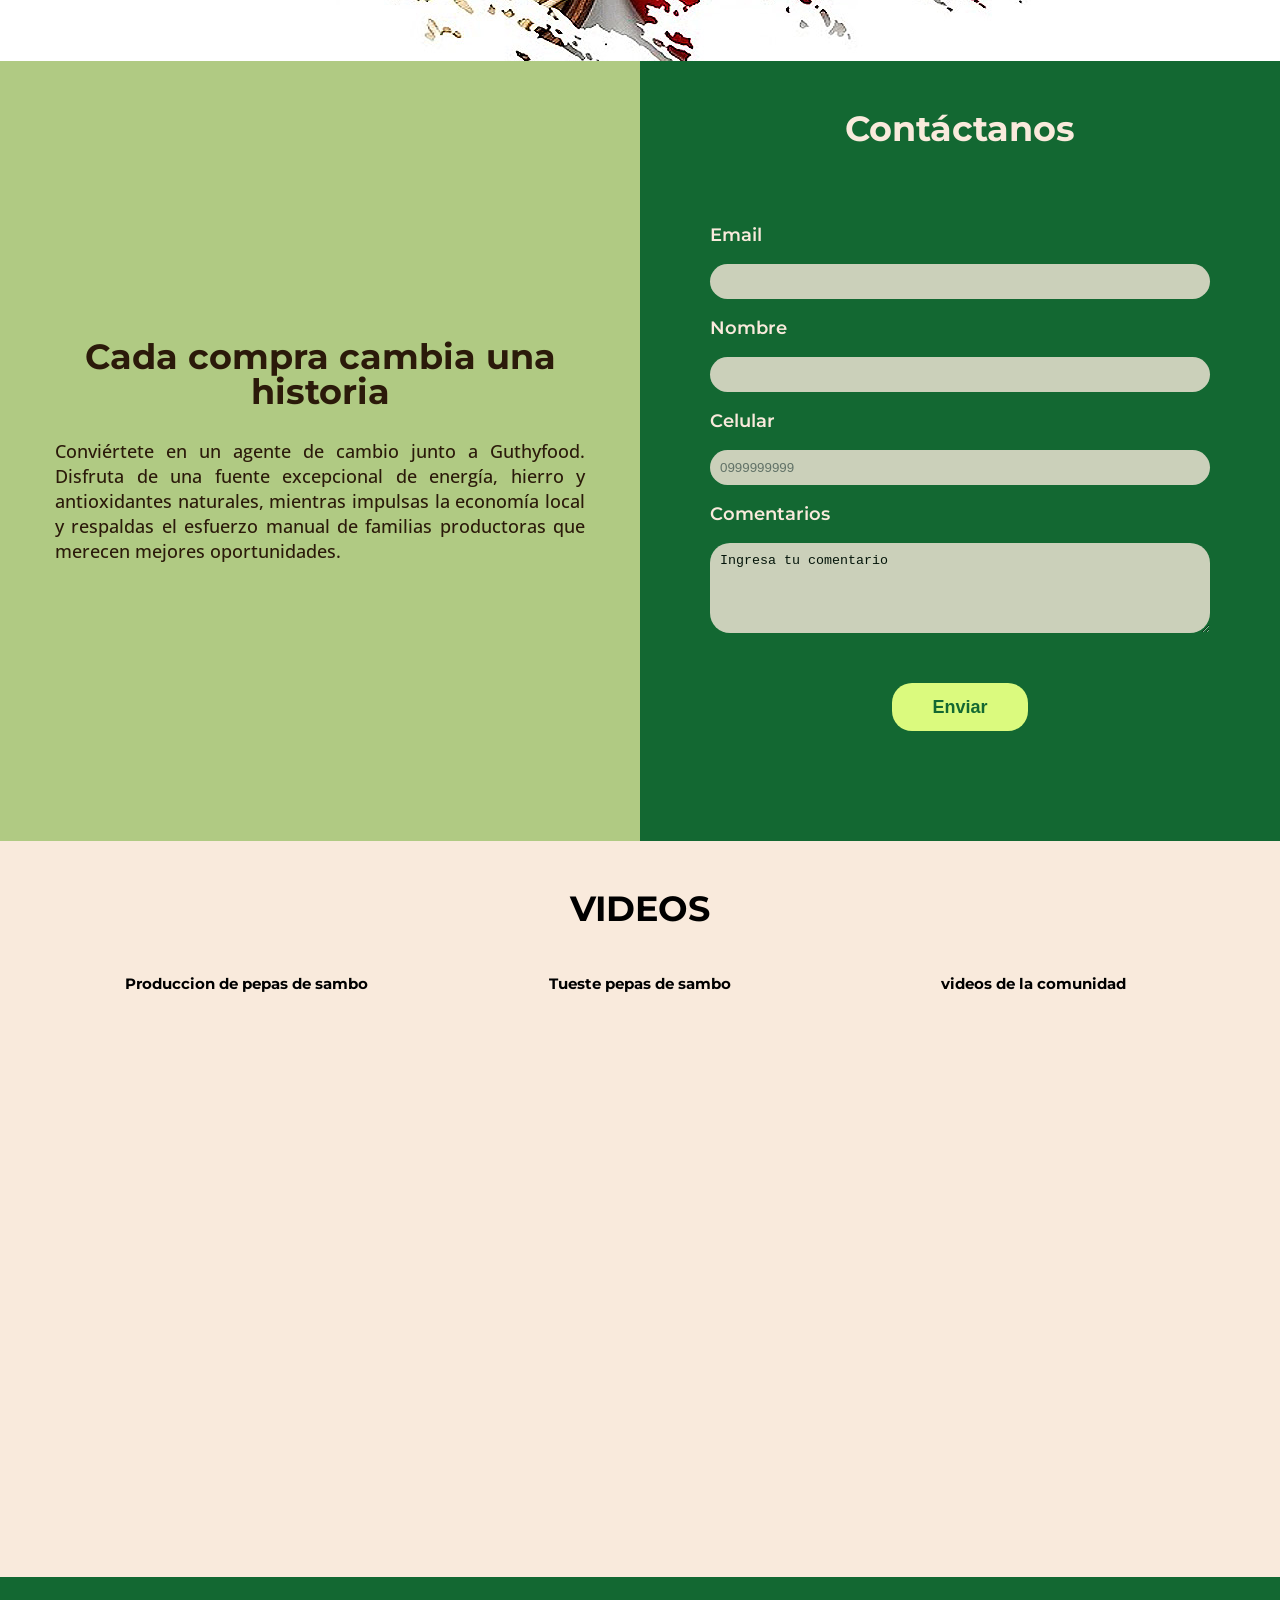
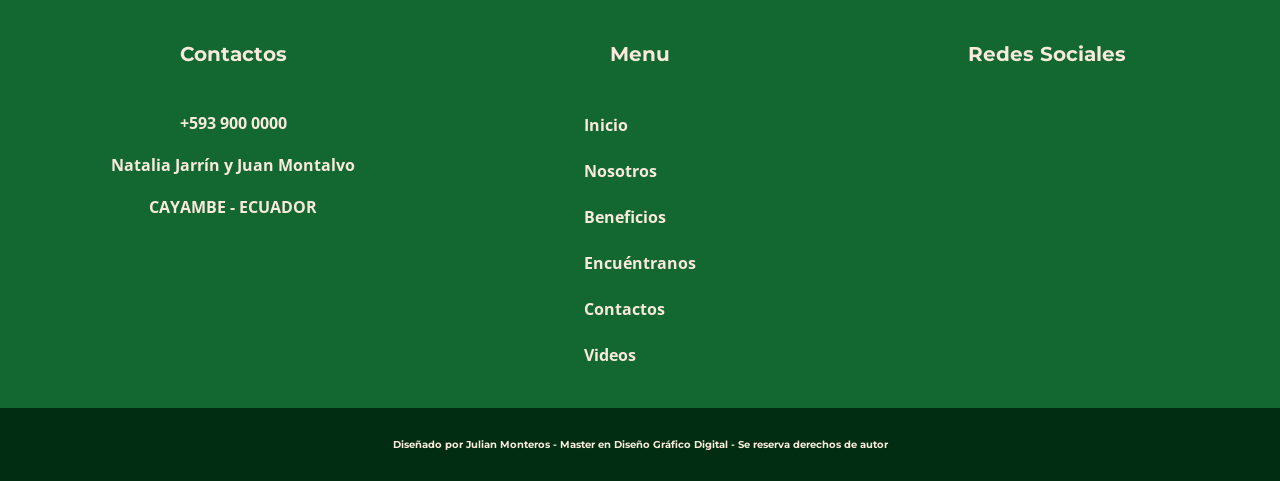
==== commit 4e3c6409: "imagenes banner" ====
--- a/index.html
+++ b/index.html
@@ -193,6 +193,23 @@
 
     <!-- fin de encontrarnos -->
 
+    <!-- CONCURSO -->
+    <section class="concurso">
+        <div class="concurso--textos">
+            <h2>
+                CONCURSO
+            </h2>
+            <h3>Secretos del ají</h3>
+            <p>¿Tu sazón sigue oculta en la cocina? Deja de ser el secreto familiar. Demuestra tu talento y conviértete
+                en el auténtico maestro del ají ancestral. Cupos limitados.
+            </p>
+            <a href="#">¡Inscríbete hoy!</a>
+        </div>
+
+        <div class="vacio"></div>
+    </section>
+    <!-- FIN DE CONCURSO -->
+
     <!-- inicio de formulario -->
     <section class="formulario" id="contactos">
 
--- a/css/styles.css
+++ b/css/styles.css
@@ -14,6 +14,7 @@
   --colorcafe1: #2b1a0a;
   --colorboton: #dbfa7e;
   --colorautor: #012e12;
+  --colortransparente: #e8e582d7;
   /* Textos */
   --titulos: 'Playfair Display', serif;
   --subtitulos: 'Montserrat', sans-serif;
@@ -728,3 +729,74 @@
   font-size: 1rem;
 }
 /* FIN DEL FOOTER */
+
+/* CONCURSO */
+.concurso {
+  height: 60rem;
+  width: 100%;
+  background-image: url(../img/banner-concurso.jpg);
+  background-repeat: no-repeat;
+  background-size: cover;
+  background-position: right;
+  display: flex;
+  justify-content: center;
+  align-items: center;
+  box-shadow: 0 5px 4px 1px rgba(0, 0, 0, 0.274);
+}
+.concurso--textos {
+  display: flex;
+  flex-direction: column;
+  justify-content: center;
+  align-items: center;
+  background-color: var(--colortransparente);
+  padding: 4rem;
+}
+
+.concurso--textos h2 {
+  font-size: 5rem;
+  margin-bottom: 3rem;
+}
+.concurso--textos h3 {
+  font-family: var(--titulos);
+  font-size: 4rem;
+  margin-bottom: 2.5rem;
+}
+.concurso--textos p {
+  font-size: 2rem;
+  margin-bottom: 2rem;
+}
+.concurso--textos a {
+  font-size: 1.8rem;
+  background-color: var(--colorcafe1);
+  color: var(--colorbase);
+  padding: 2rem;
+  border-radius: 2rem;
+  margin-bottom: 1.5rem;
+  cursor: pointer;
+  font-weight: bold;
+}
+.concurso--textos a:hover {
+  background-color: var(--colorverde1);
+  color: var(--colorbase);
+  font-size: 1.9rem;
+  transition: 0.4s;
+}
+.vacio {
+  display: none;
+}
+
+@media (min-width: 64rem) {
+  .vacio {
+    display: grid;
+  }
+  .concurso {
+    display: grid;
+    grid-template-columns: repeat(2, 1fr);
+    align-items: center;
+    justify-content: center;
+  }
+  .concurso--textos {
+    border-radius: 0 2rem 2rem 0;
+  }
+}
+/* FIN DE CONCURSO */
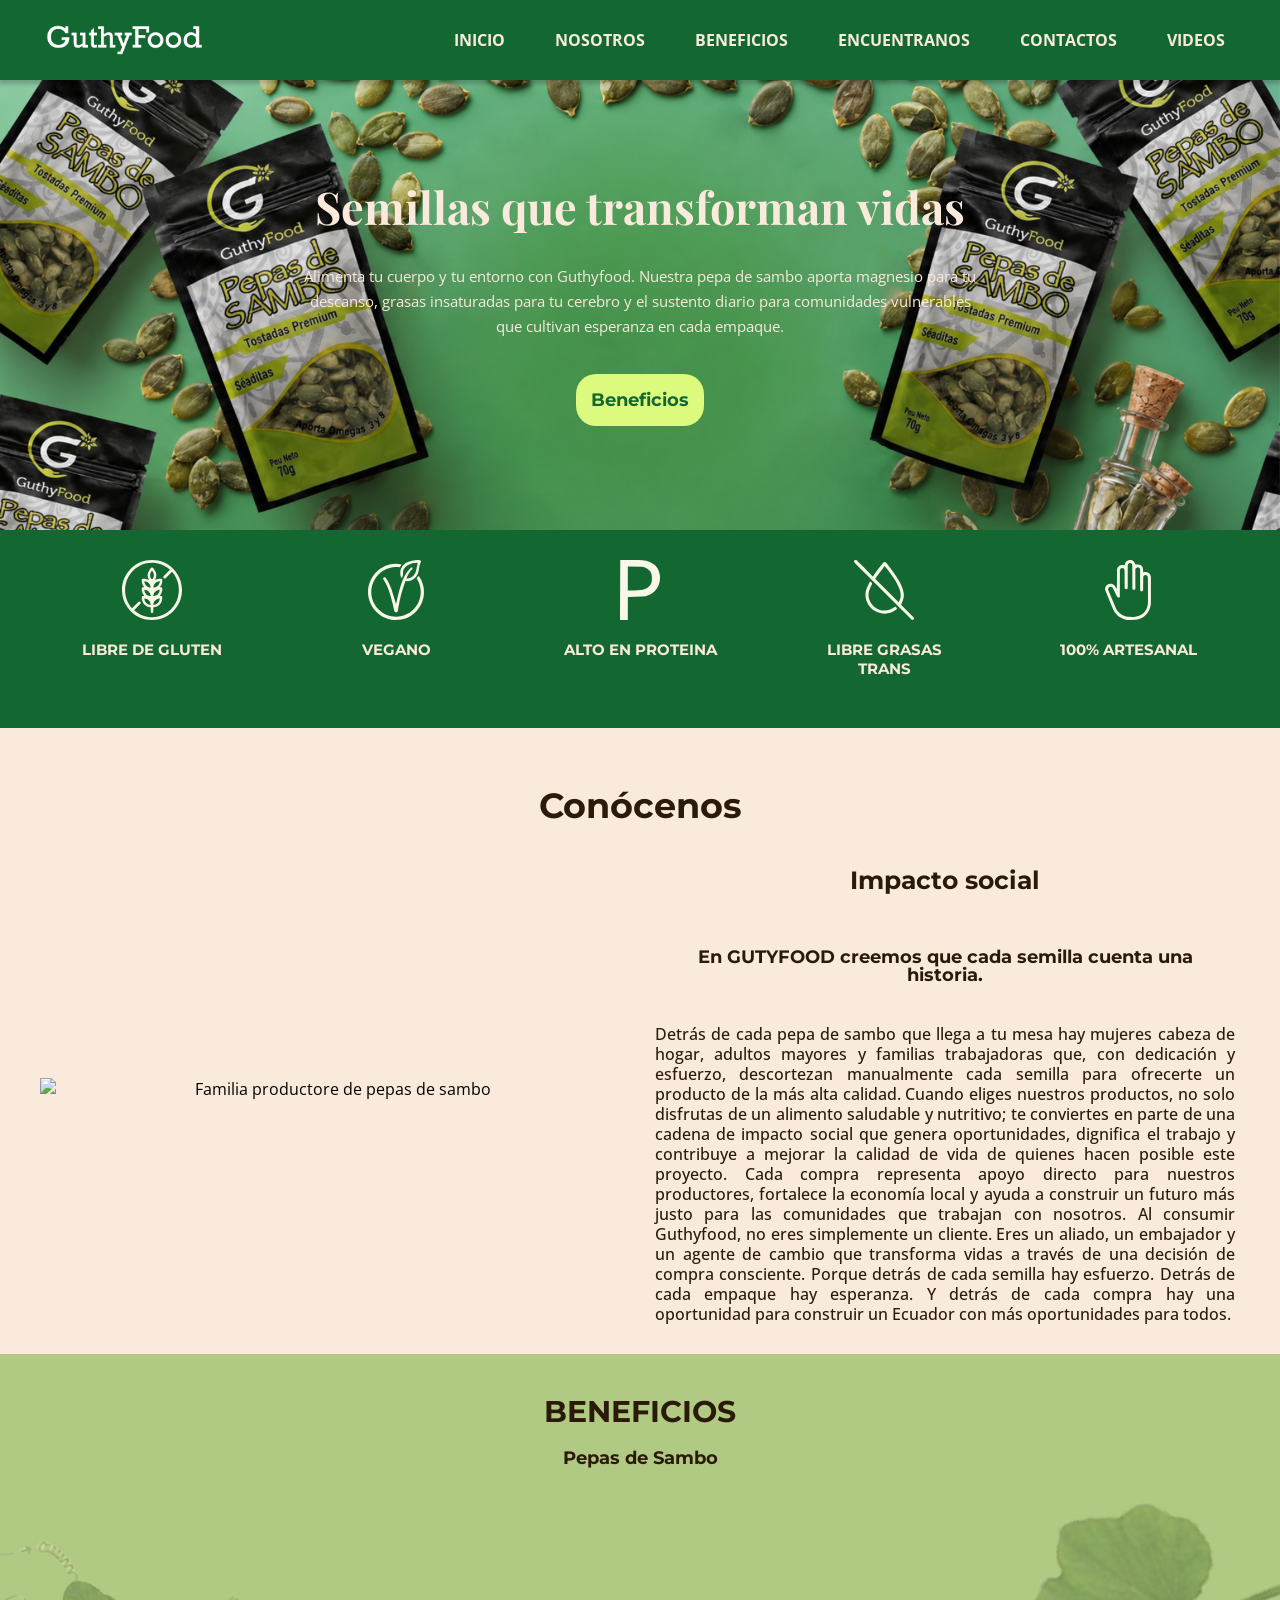
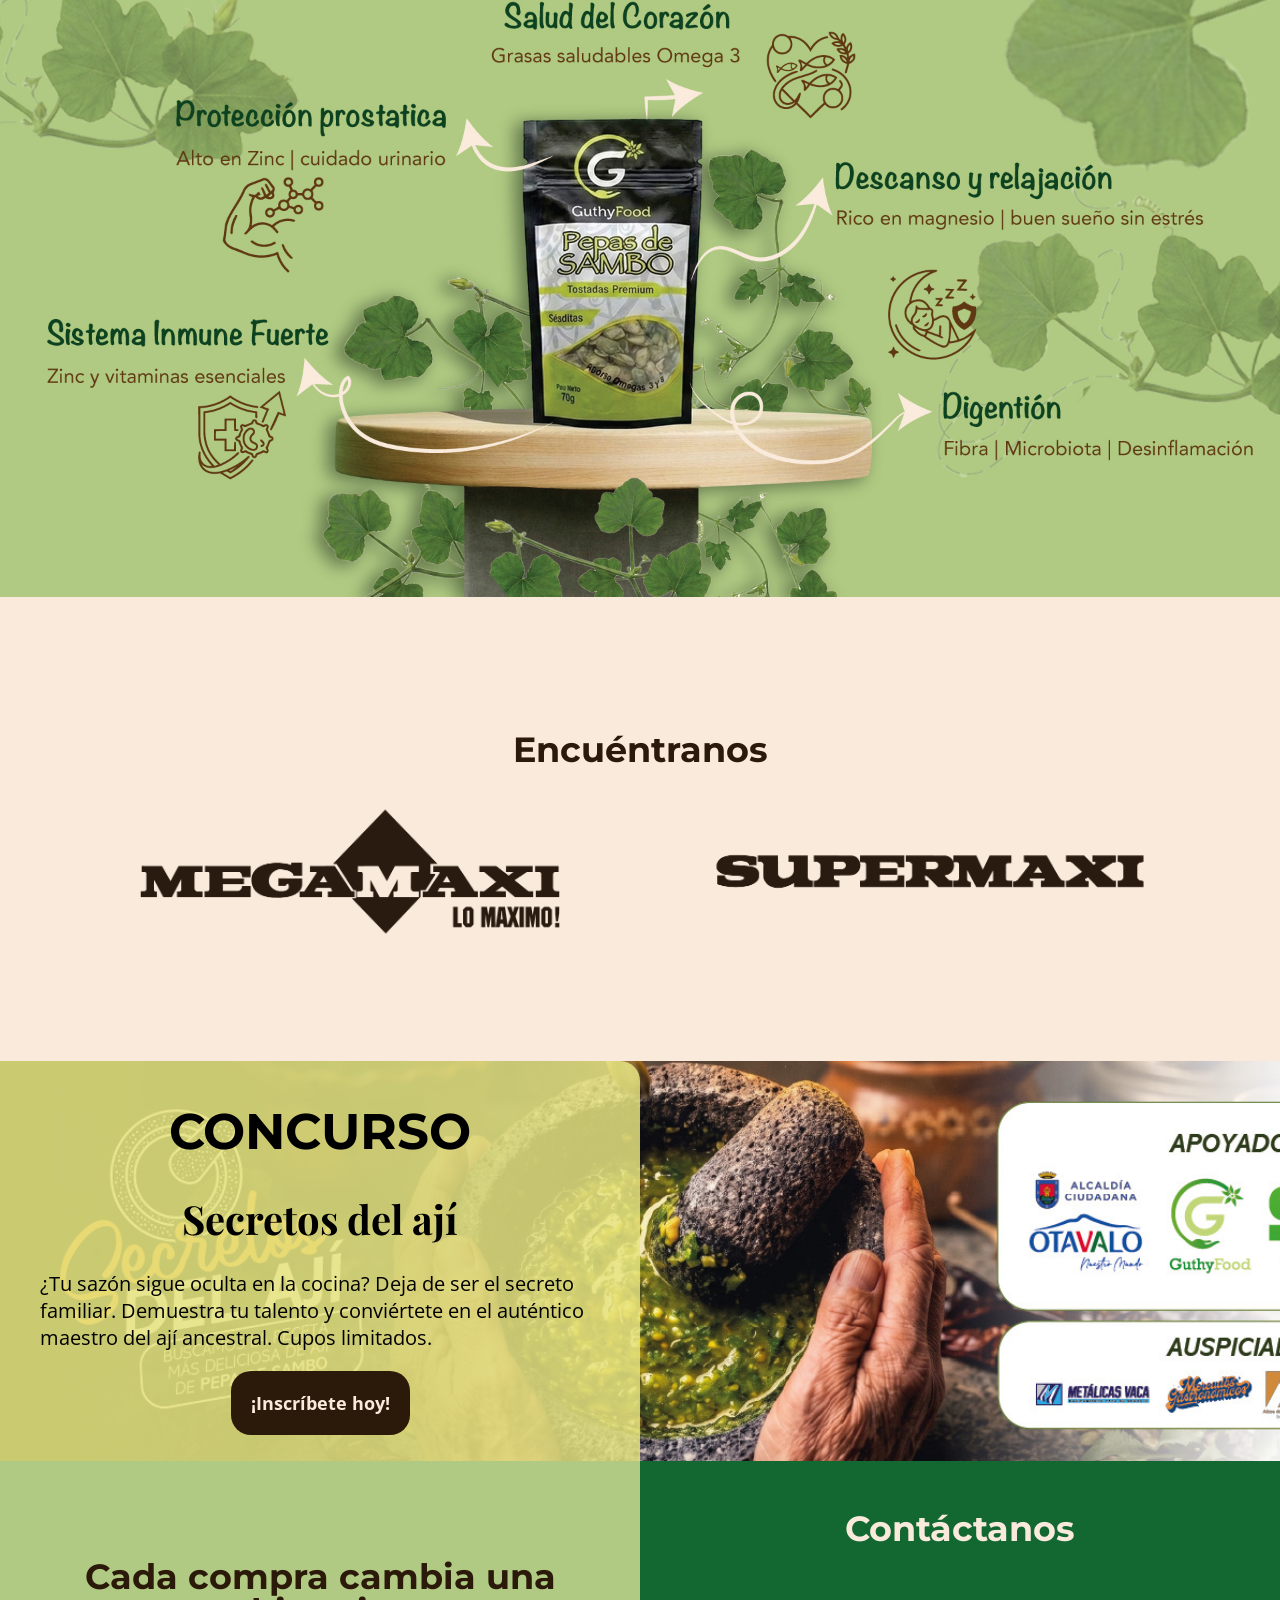
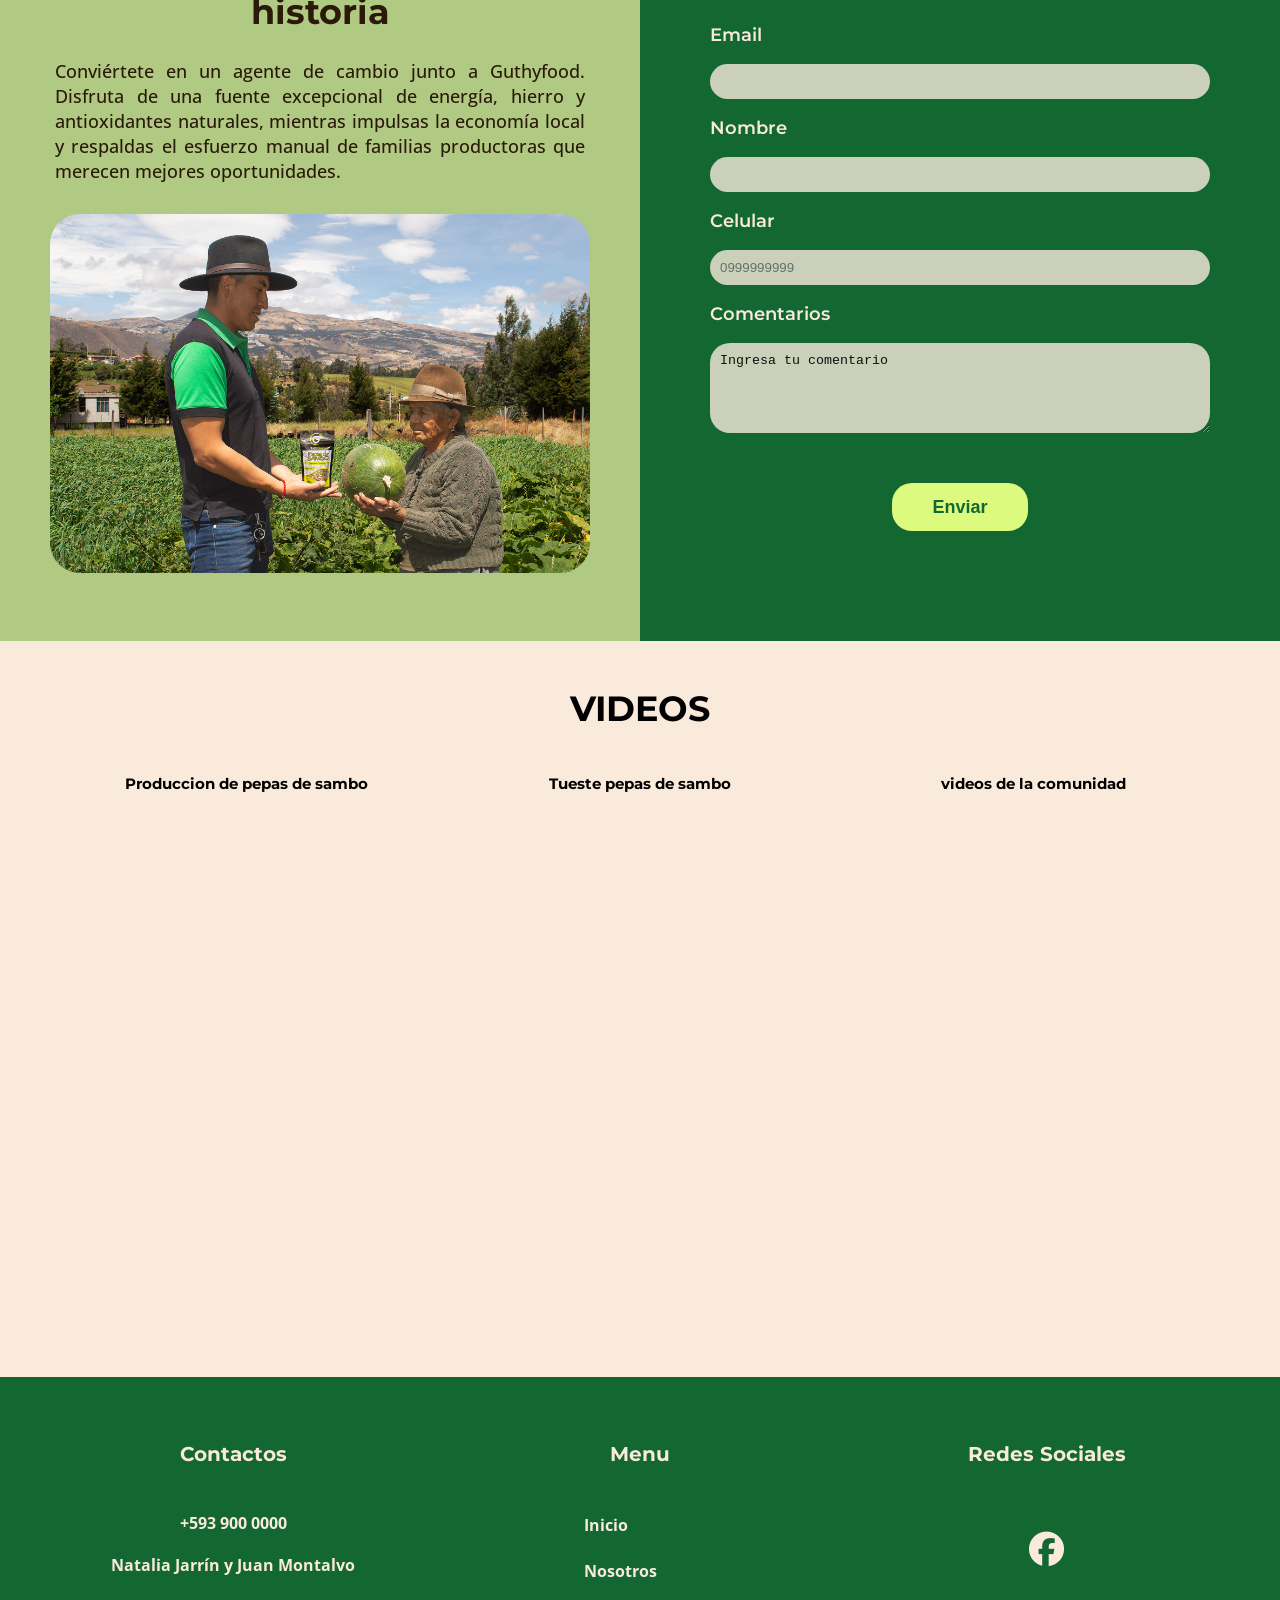
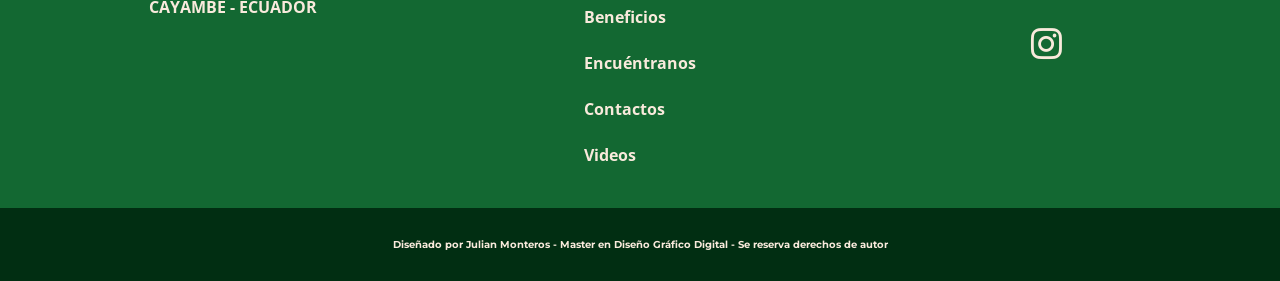
==== commit ecf3d626: "pagina finalizada" ====
--- a/index.html
+++ b/index.html
@@ -20,6 +20,8 @@
     <meta property="og:locale" content="es_EC">
 
     <link rel="stylesheet" href="css/styles.css">
+    <link rel="icon" type="image/png" sizes="32x32" href="img/LOGO-ICONO.png">
+    <link rel="stylesheet" href="https://cdnjs.cloudflare.com/ajax/libs/font-awesome/6.5.1/css/all.min.css">
 
 </head>
 
@@ -203,7 +205,7 @@
             <p>¿Tu sazón sigue oculta en la cocina? Deja de ser el secreto familiar. Demuestra tu talento y conviértete
                 en el auténtico maestro del ají ancestral. Cupos limitados.
             </p>
-            <a href="#">¡Inscríbete hoy!</a>
+            <a href="concurso-secretos de aji.html">¡Inscríbete hoy!</a>
         </div>
 
         <div class="vacio"></div>
@@ -224,6 +226,7 @@
                     la economía local y respaldas el esfuerzo manual de familias productoras que merecen mejores
                     oportunidades.
                 </p>
+                <img src="img/tradicion.jpg" alt="Tradicion" class="formulario--ladoA-img">
             </div>
         </div>
 
@@ -319,8 +322,15 @@
 
             <div class="footer--contenedor-contactos">
                 <h2>Redes Sociales</h2>
-                <img src="#" alt="" loading="lazy">
-                <img src="#" alt="" loading="lazy">
+                <!-- Icono de facebook -->
+                <a href="https://www.facebook.com/guthyfood?locale=es_LA" target="_blank" rel="noopener noreferrer">
+                    <i class="fa-brands fa-facebook"></i>
+                </a>
+
+                <!-- Icono de Instagram -->
+                <a href="https://www.instagram.com/guthyfood/" target="_blank" rel="noopener noreferrer">
+                    <i class="fa-brands fa-instagram"></i>
+                </a>
             </div>
 
         </div>
--- a/css/styles.css
+++ b/css/styles.css
@@ -487,6 +487,9 @@
 .formulario--ladoA {
   background-color: var(--colorverde2);
 }
+.formulario--ladoA-img {
+  border-radius: 3rem;
+}
 .formulario--ladoA-texto {
   padding: 3rem;
 }
@@ -728,16 +731,22 @@
   font-weight: 500;
   font-size: 1rem;
 }
+
+.footer--contenedor-contactos a i {
+  color: var(--colorbase);
+  font-size: 3.5rem;
+  padding: 3rem;
+}
 /* FIN DEL FOOTER */
 
 /* CONCURSO */
 .concurso {
-  height: 60rem;
-  width: 100%;
-  background-image: url(../img/banner-concurso.jpg);
+  height: 40rem;
+  width: 100%;
+  background-image: url(../img/banner-concurso-aji.jpeg);
   background-repeat: no-repeat;
   background-size: cover;
-  background-position: right;
+  background-position: left;
   display: flex;
   justify-content: center;
   align-items: center;
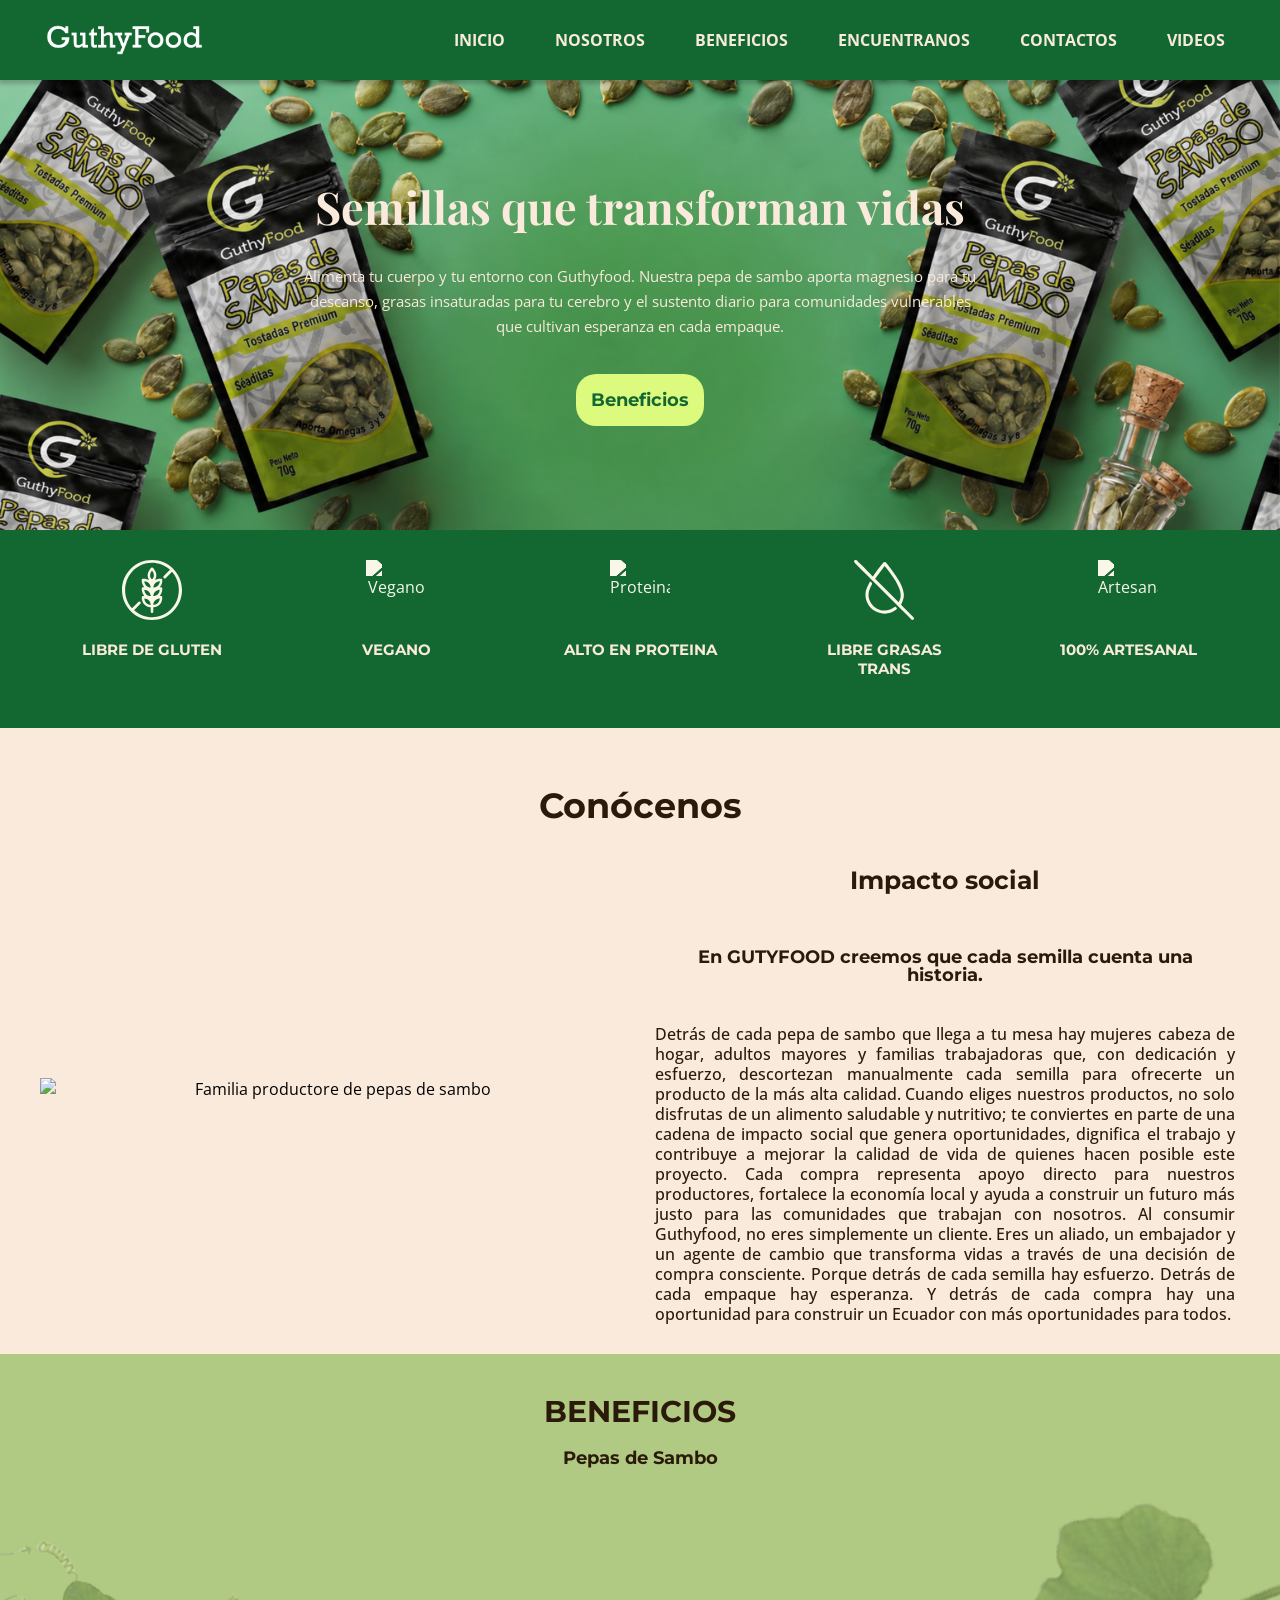
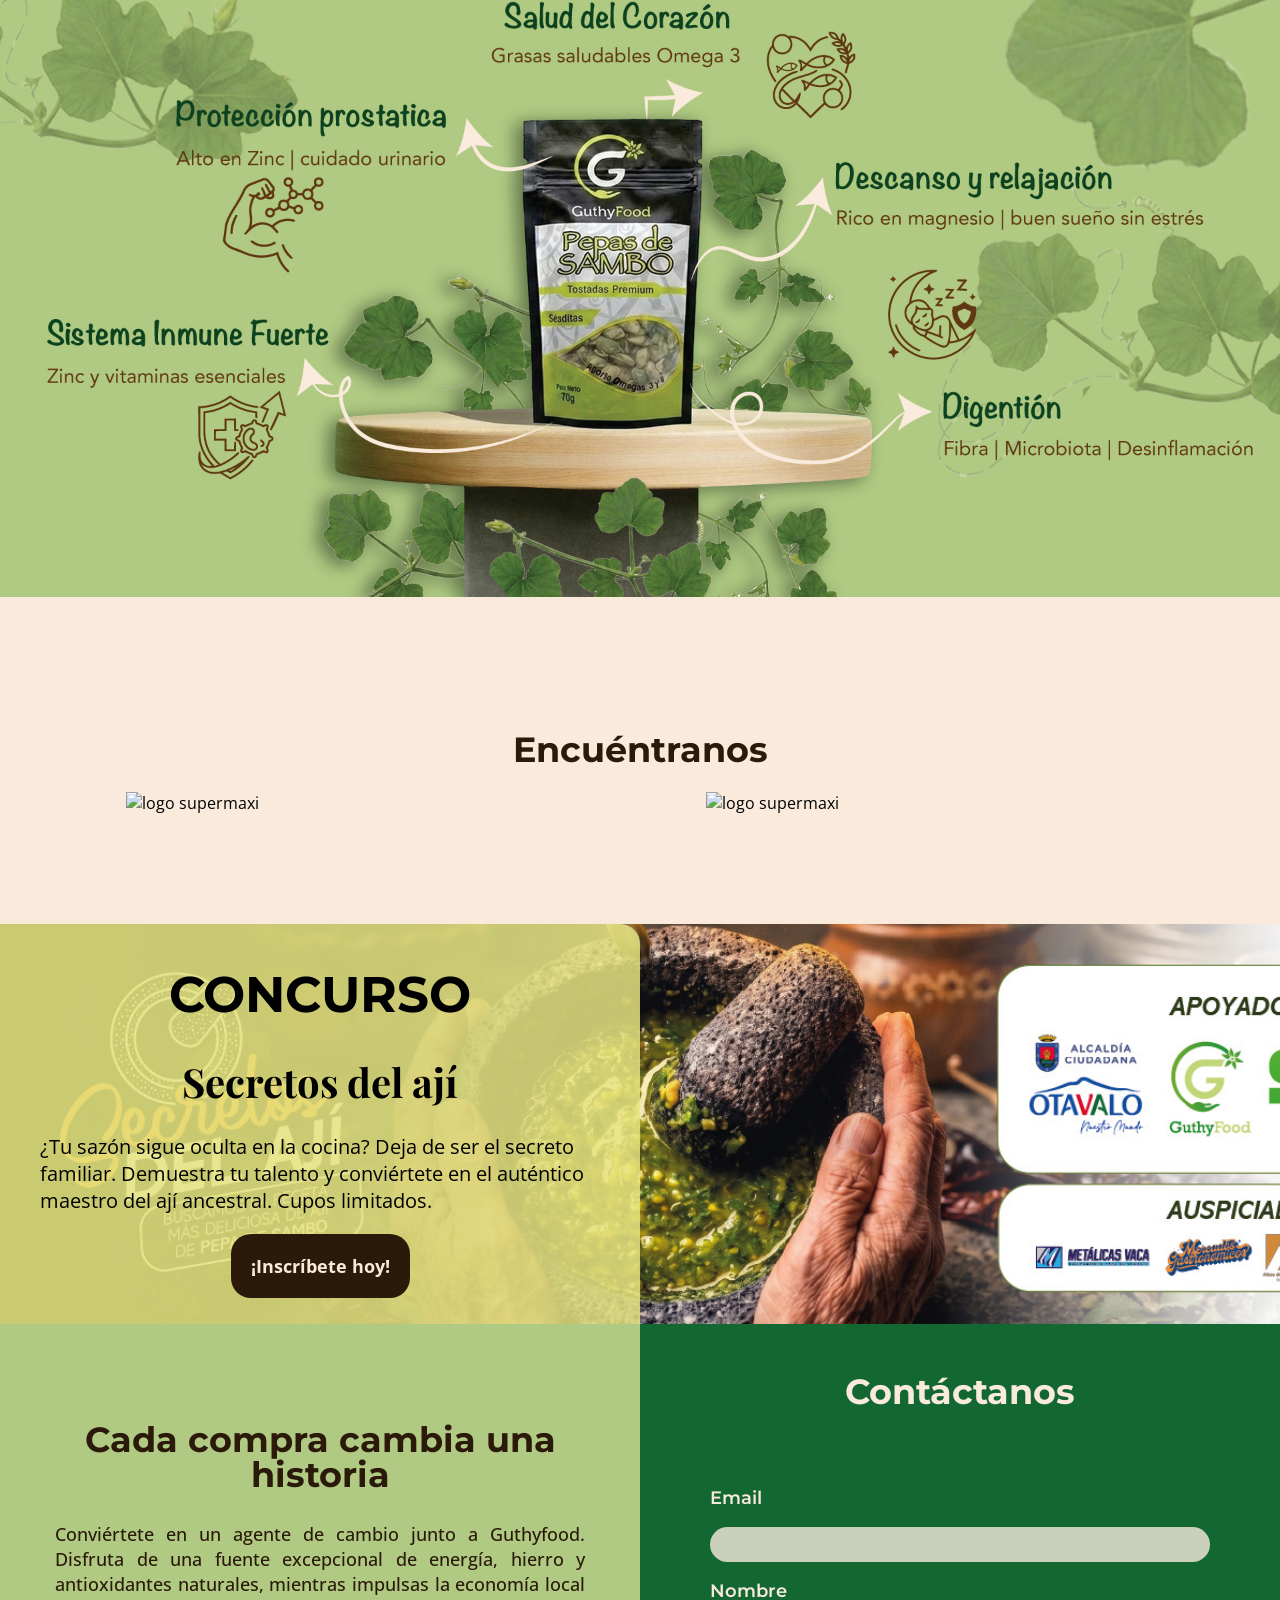
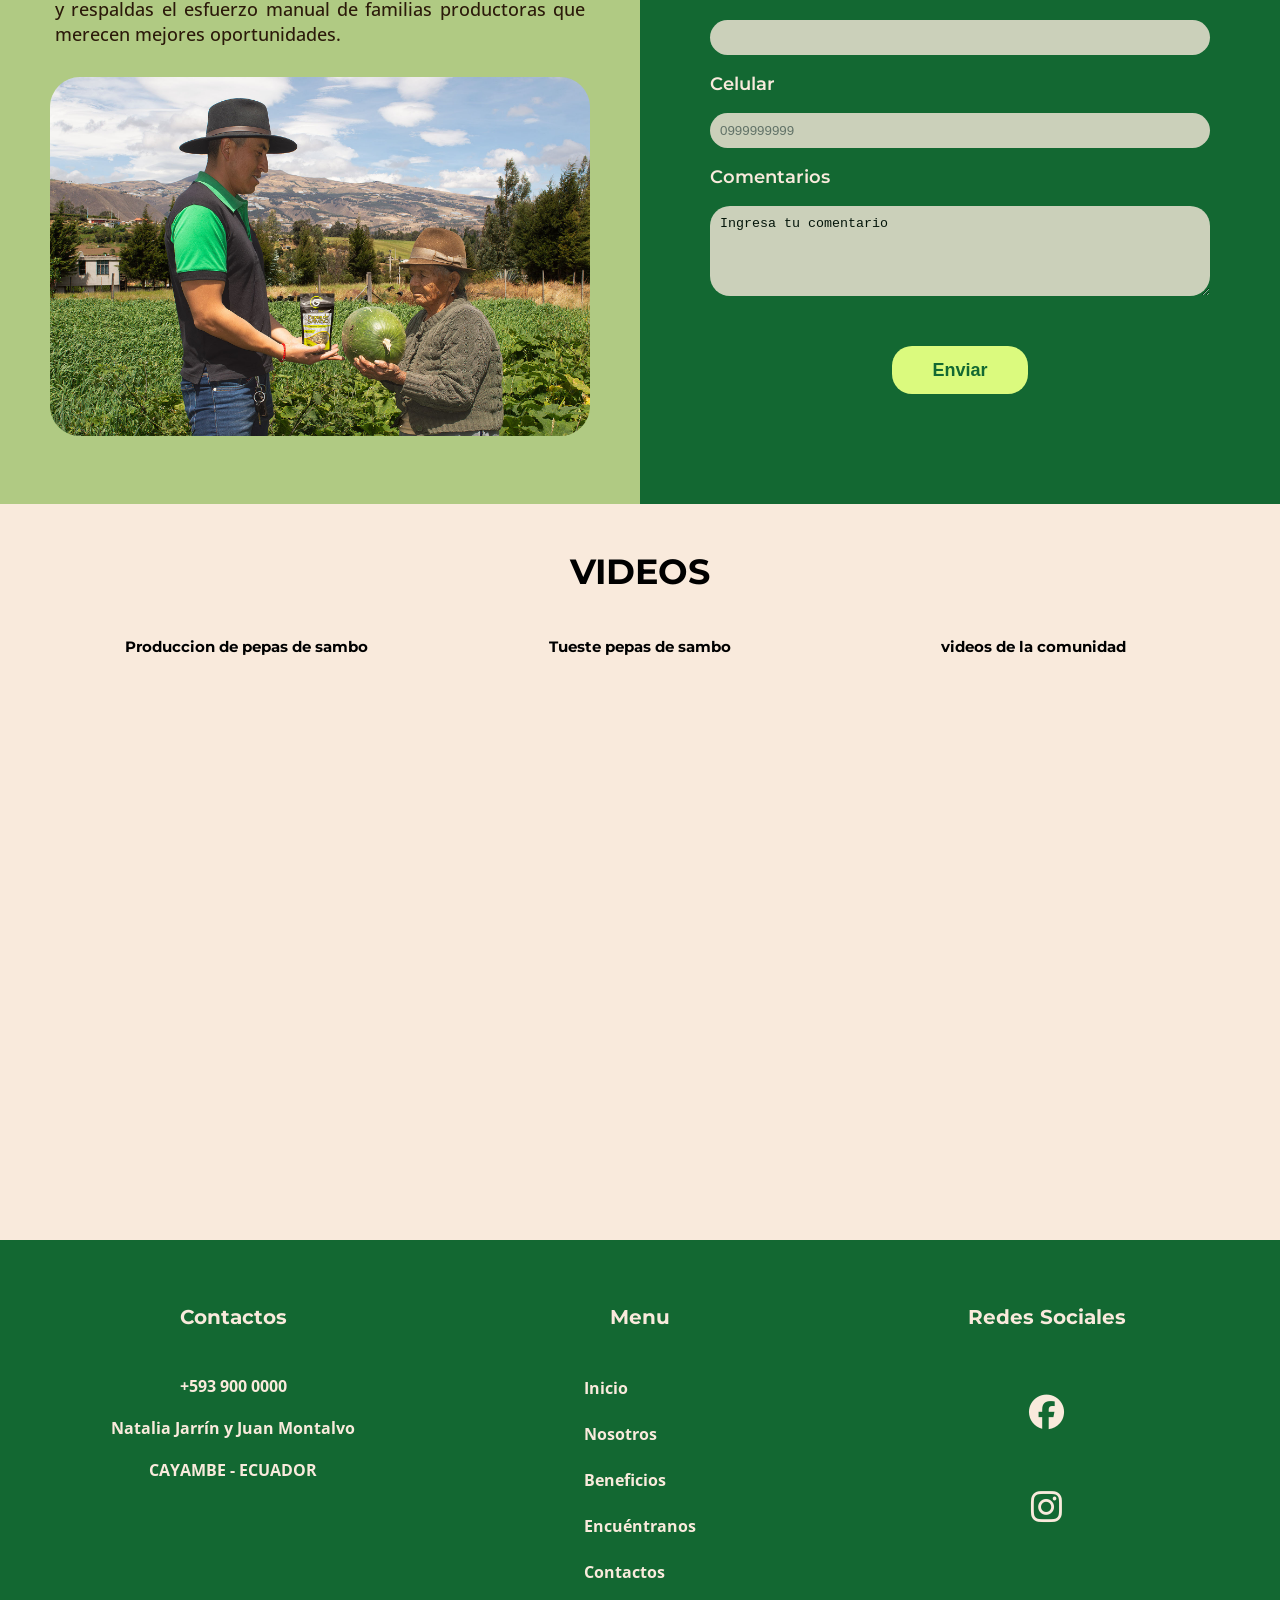
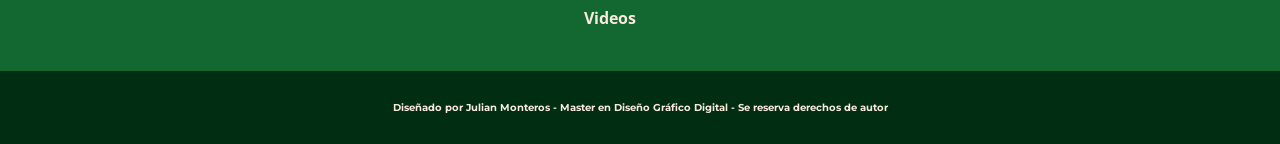
==== commit bf1a1c55: "Cambios para subor" ====
--- a/index.html
+++ b/index.html
@@ -20,7 +20,7 @@
     <meta property="og:locale" content="es_EC">
 
     <link rel="stylesheet" href="css/styles.css">
-    <link rel="icon" type="image/png" sizes="32x32" href="img/LOGO-ICONO.png">
+    <link rel="icon" type="image/png" sizes="32x32" href="img/logo-icono.png">
     <link rel="stylesheet" href="https://cdnjs.cloudflare.com/ajax/libs/font-awesome/6.5.1/css/all.min.css">
 
 </head>
@@ -101,27 +101,27 @@
         <div class="iconos--producto container">
 
             <div class="iconos--producto-card">
-                <img src="img/LIBRE-GLUTEN.svg" alt="Libre de gluten" loading="lazy">
+                <img src="img/libregluten.svg" alt="Libre de gluten" loading="lazy">
                 <h3>LIBRE DE GLUTEN</h3>
             </div>
 
             <div class="iconos--producto-card">
-                <img src="img/VEGANO.svg" alt="Vegano" loading="lazy">
+                <img src="img/vegano.svg" alt="Vegano" loading="lazy">
                 <h3>VEGANO</h3>
             </div>
 
             <div class="iconos--producto-card">
-                <img src="img/PROTEINA.svg" alt="Proteina" loading="lazy">
+                <img src="img/proteina.svg" alt="Proteina" loading="lazy">
                 <h3>ALTO EN PROTEINA</h3>
             </div>
 
             <div class="iconos--producto-card">
-                <img src="img/LIBRE-GRASAS.svg" alt="Sin grasas trans" loading="lazy">
+                <img src="img/libregrasas.svg" alt="Sin grasas trans" loading="lazy">
                 <h3>LIBRE GRASAS TRANS</h3>
             </div>
 
             <div class="iconos--producto-card">
-                <img src="img/ARTESANAL.svg" alt="Artesanal" loading="lazy">
+                <img src="img/artesanal.svg" alt="Artesanal" loading="lazy">
                 <h3>100% ARTESANAL</h3>
             </div>
 
@@ -134,7 +134,7 @@
         <h2>Conócenos</h2>
 
         <div class="nosotros--contenido">
-            <img src="img/nosotros-GUTYFOOD.png" alt="Familia productore de pepas de sambo" loading="lazy">
+            <img src="img/nosotros-gutyfood.png" alt="Familia productore de pepas de sambo" loading="lazy">
             <div class="nosotros--texto">
                 <h3>Impacto social</h3>
                 <h4>En GUTYFOOD creemos que cada semilla cuenta una historia.</h4>
@@ -183,11 +183,11 @@
         <div class="encuentranos--logo">
 
             <div class="encuentranos--logo-img">
-                <img src="img/MEGAMAXI.png" alt="logo supermaxi" loading="lazy">
+                <img src="img/megamaxi.png" alt="logo supermaxi" loading="lazy">
             </div>
 
             <div class="encuentranos--logo-img">
-                <img src="img/SUPERMAXI.png" alt="logo supermaxi" loading="lazy">
+                <img src="img/supermaxi.png" alt="logo supermaxi" loading="lazy">
             </div>
 
         </div>
@@ -205,7 +205,7 @@
             <p>¿Tu sazón sigue oculta en la cocina? Deja de ser el secreto familiar. Demuestra tu talento y conviértete
                 en el auténtico maestro del ají ancestral. Cupos limitados.
             </p>
-            <a href="concurso-secretos de aji.html">¡Inscríbete hoy!</a>
+            <a href="concurso-secretosdelaji.html">¡Inscríbete hoy!</a>
         </div>
 
         <div class="vacio"></div>
--- a/css/styles.css
+++ b/css/styles.css
@@ -736,7 +736,9 @@
   color: var(--colorbase);
   font-size: 3.5rem;
   padding: 3rem;
-}
+  cursor: pointer;
+}
+
 /* FIN DEL FOOTER */
 
 /* CONCURSO */
